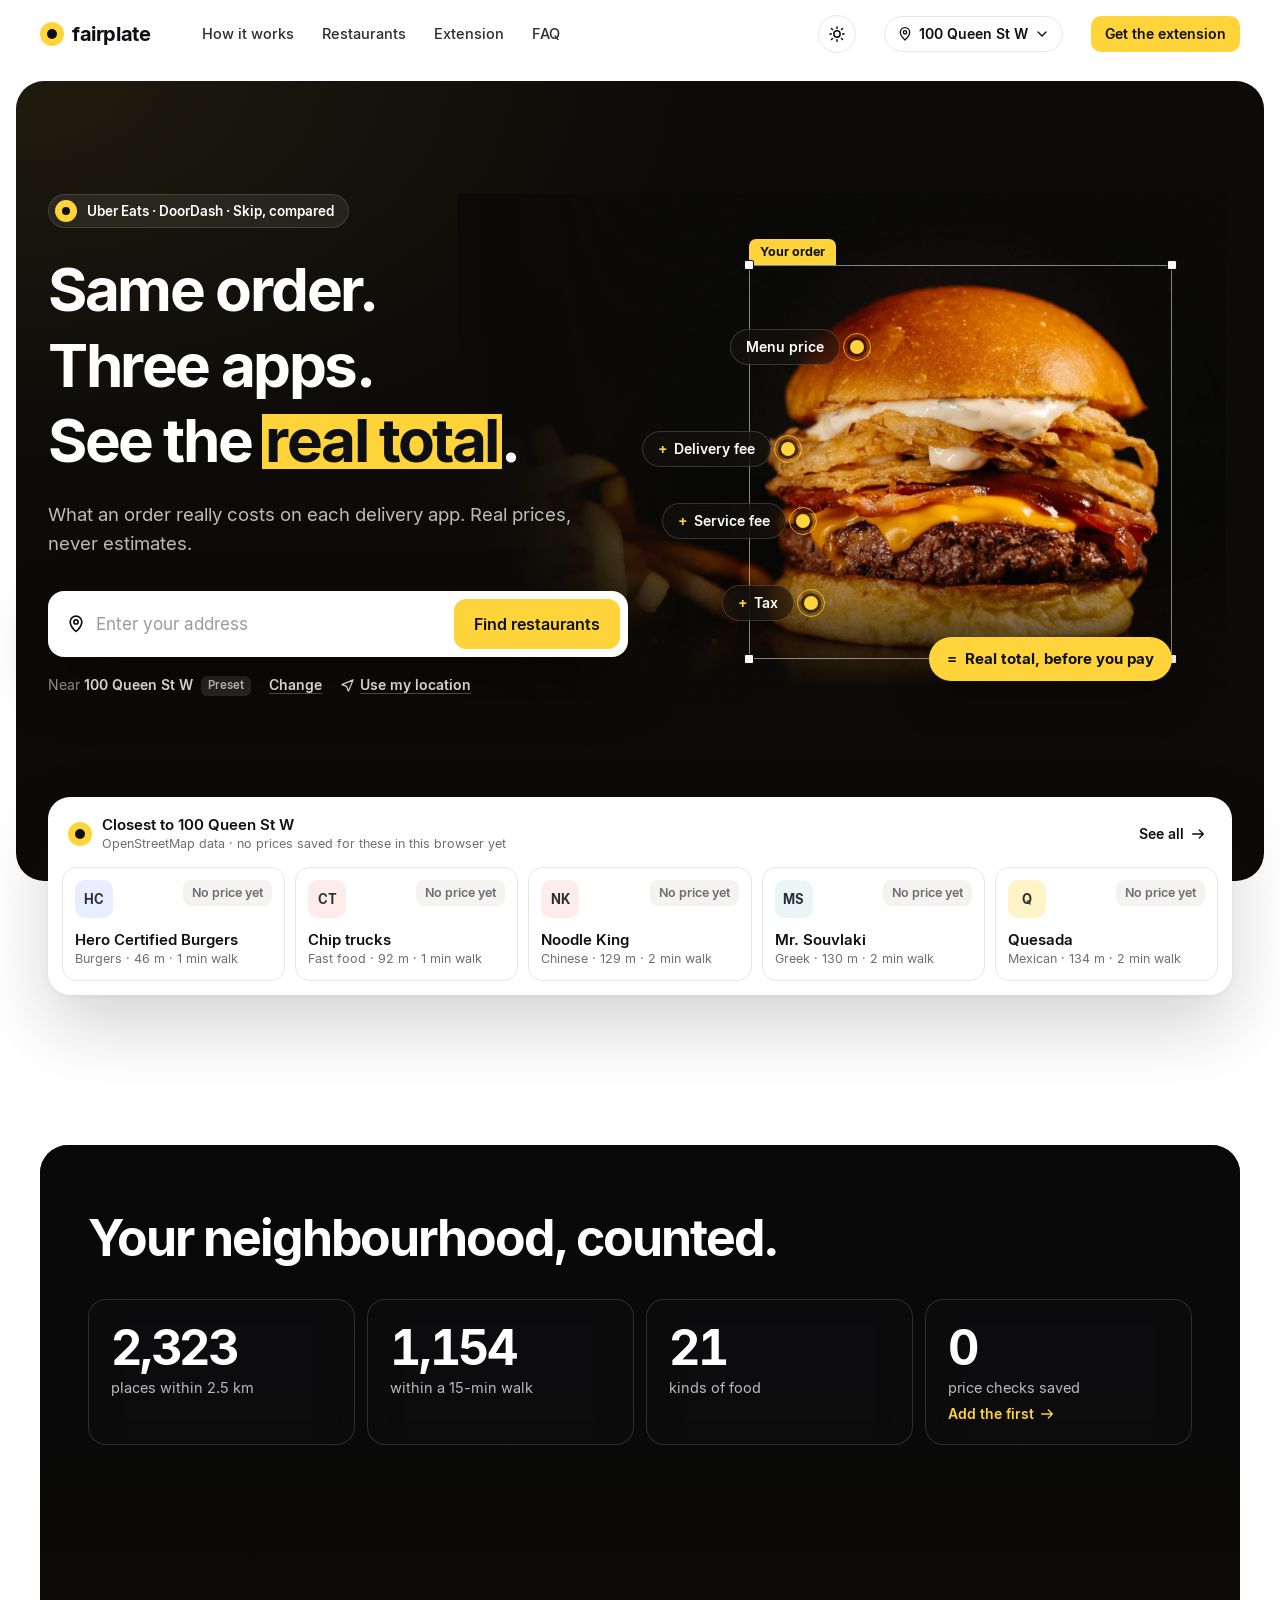
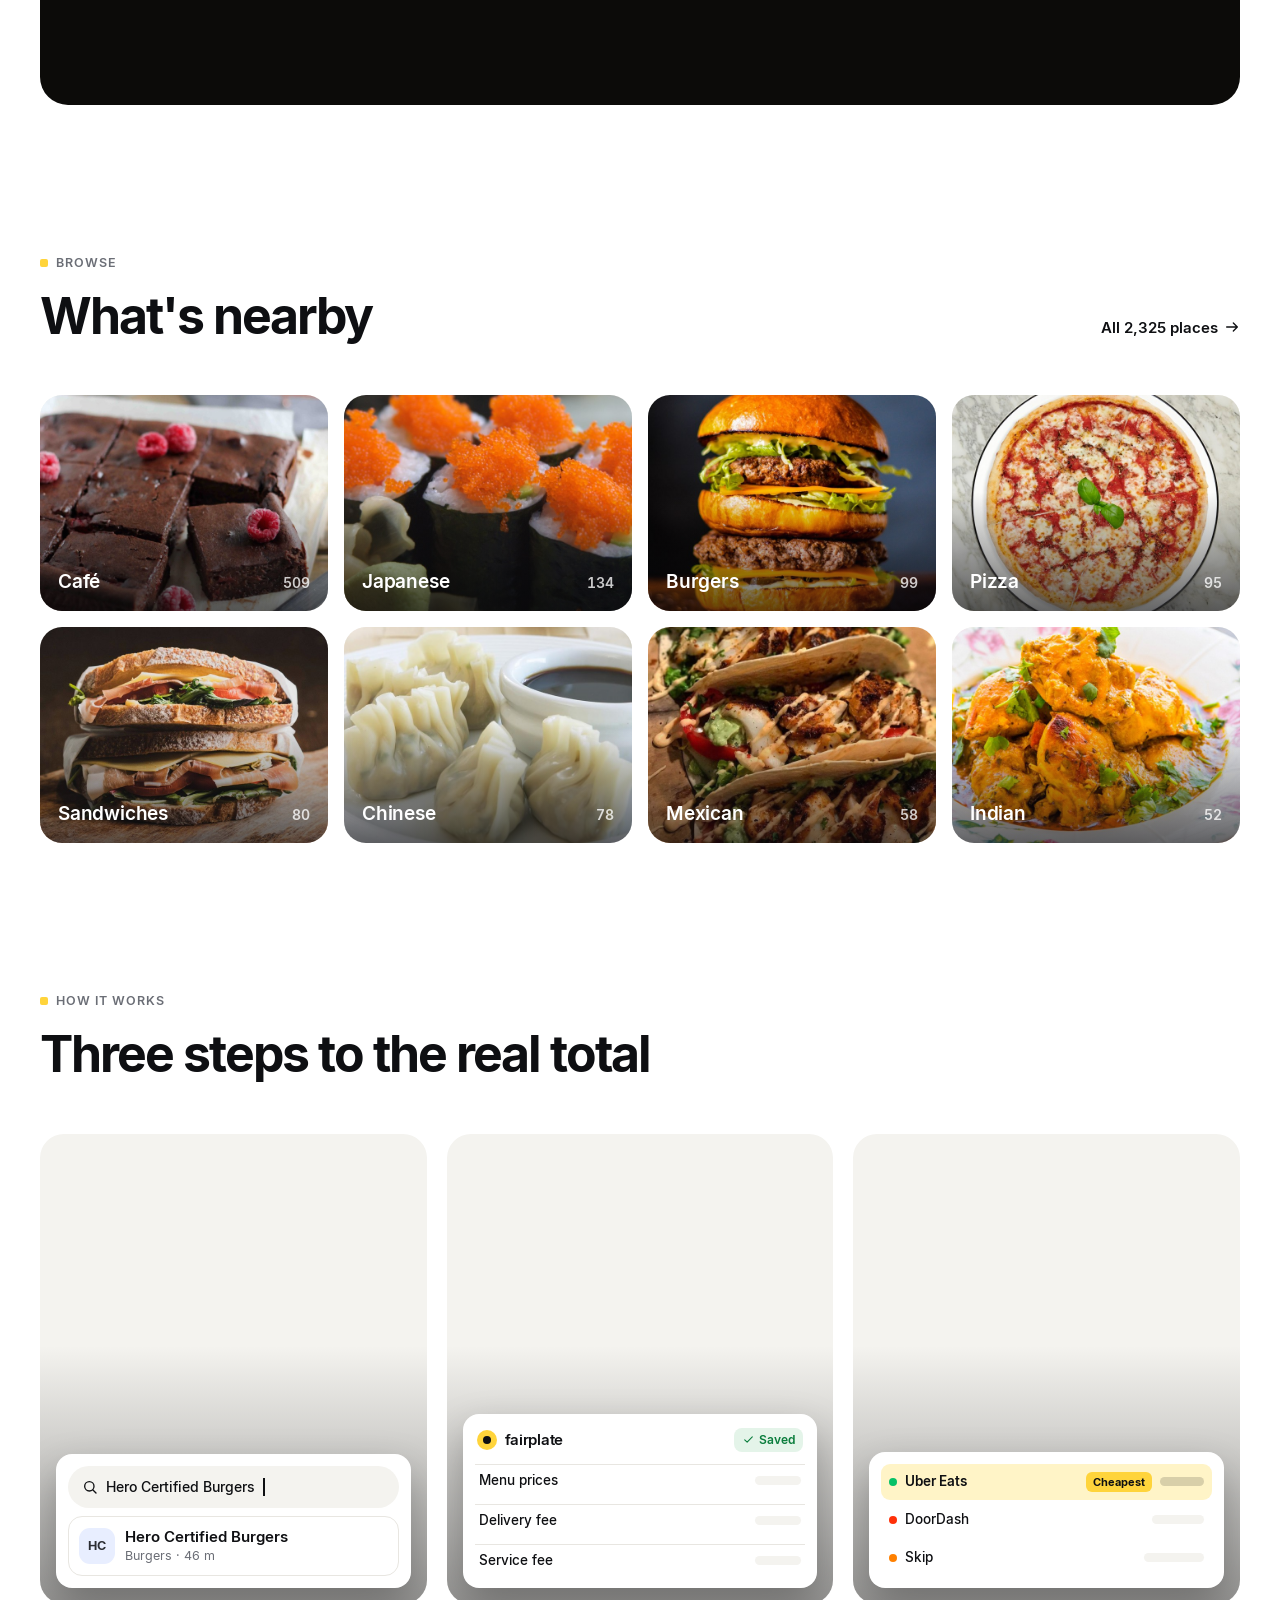
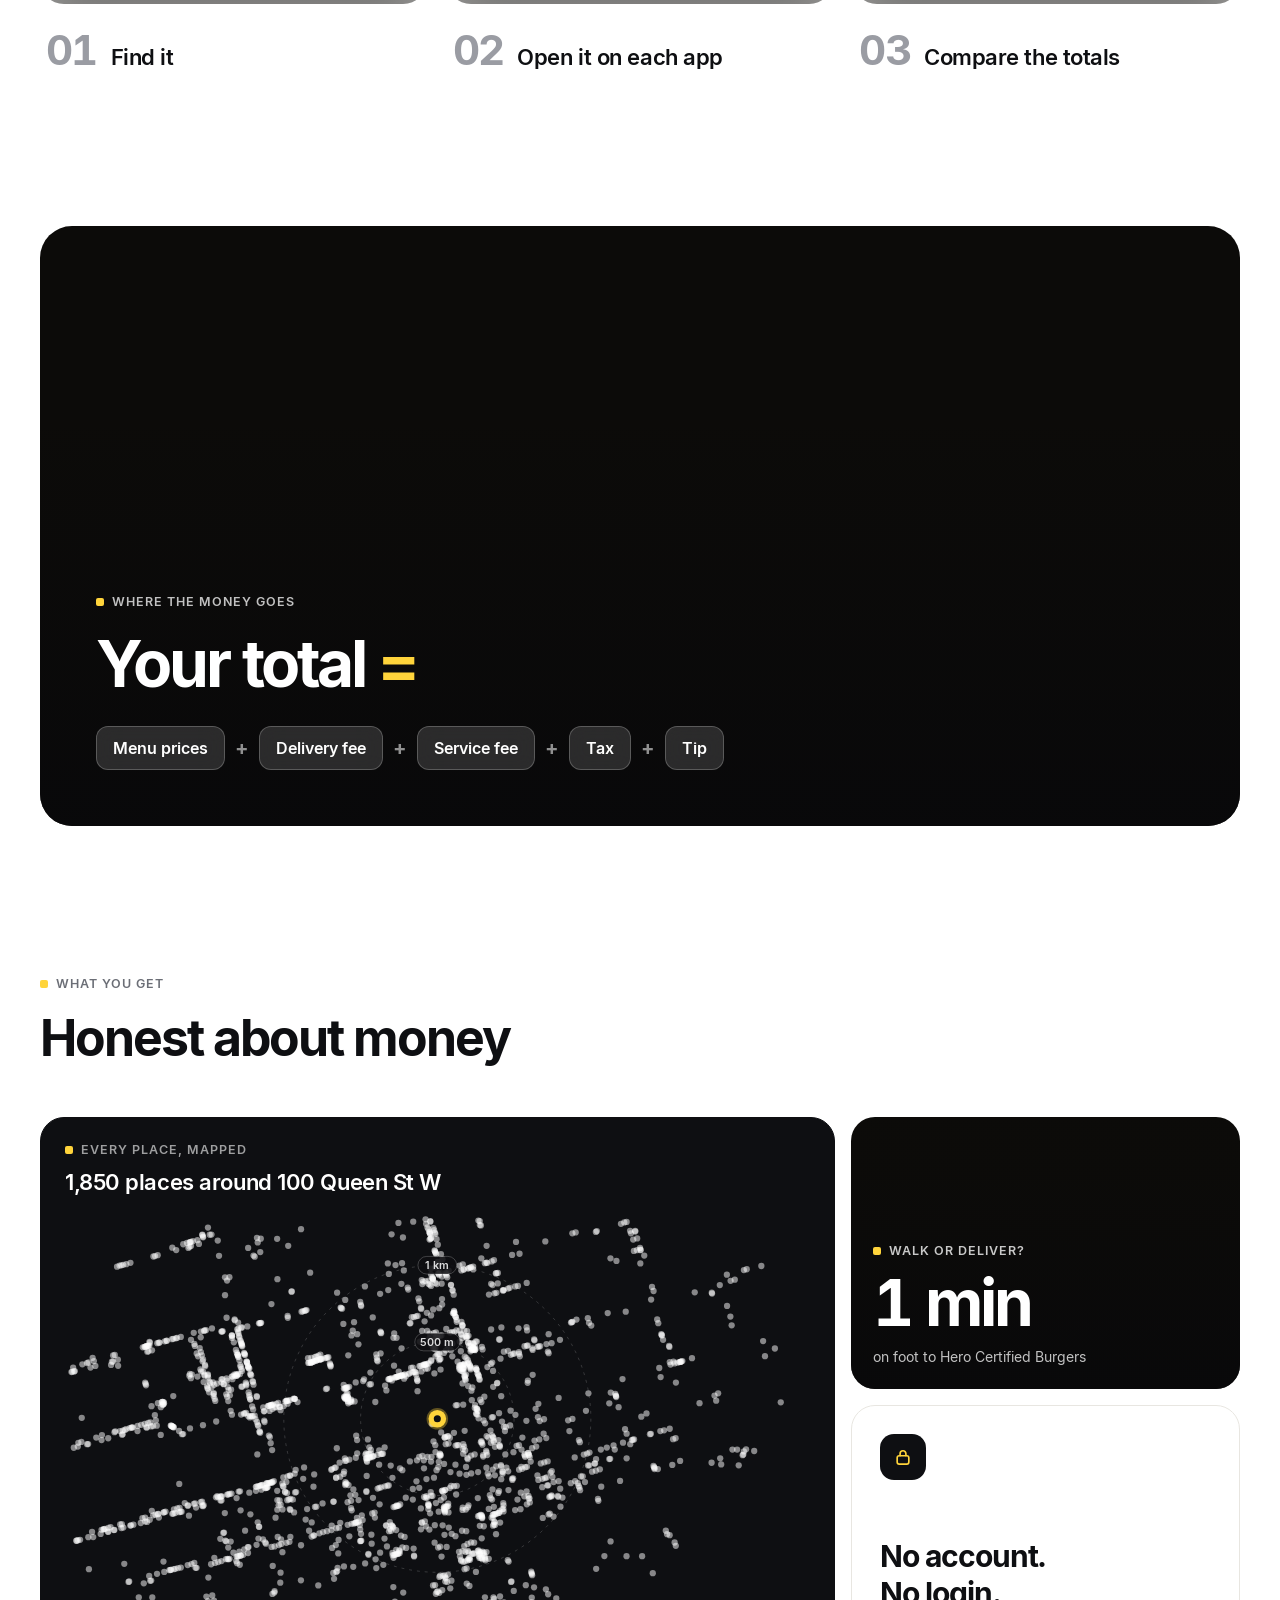
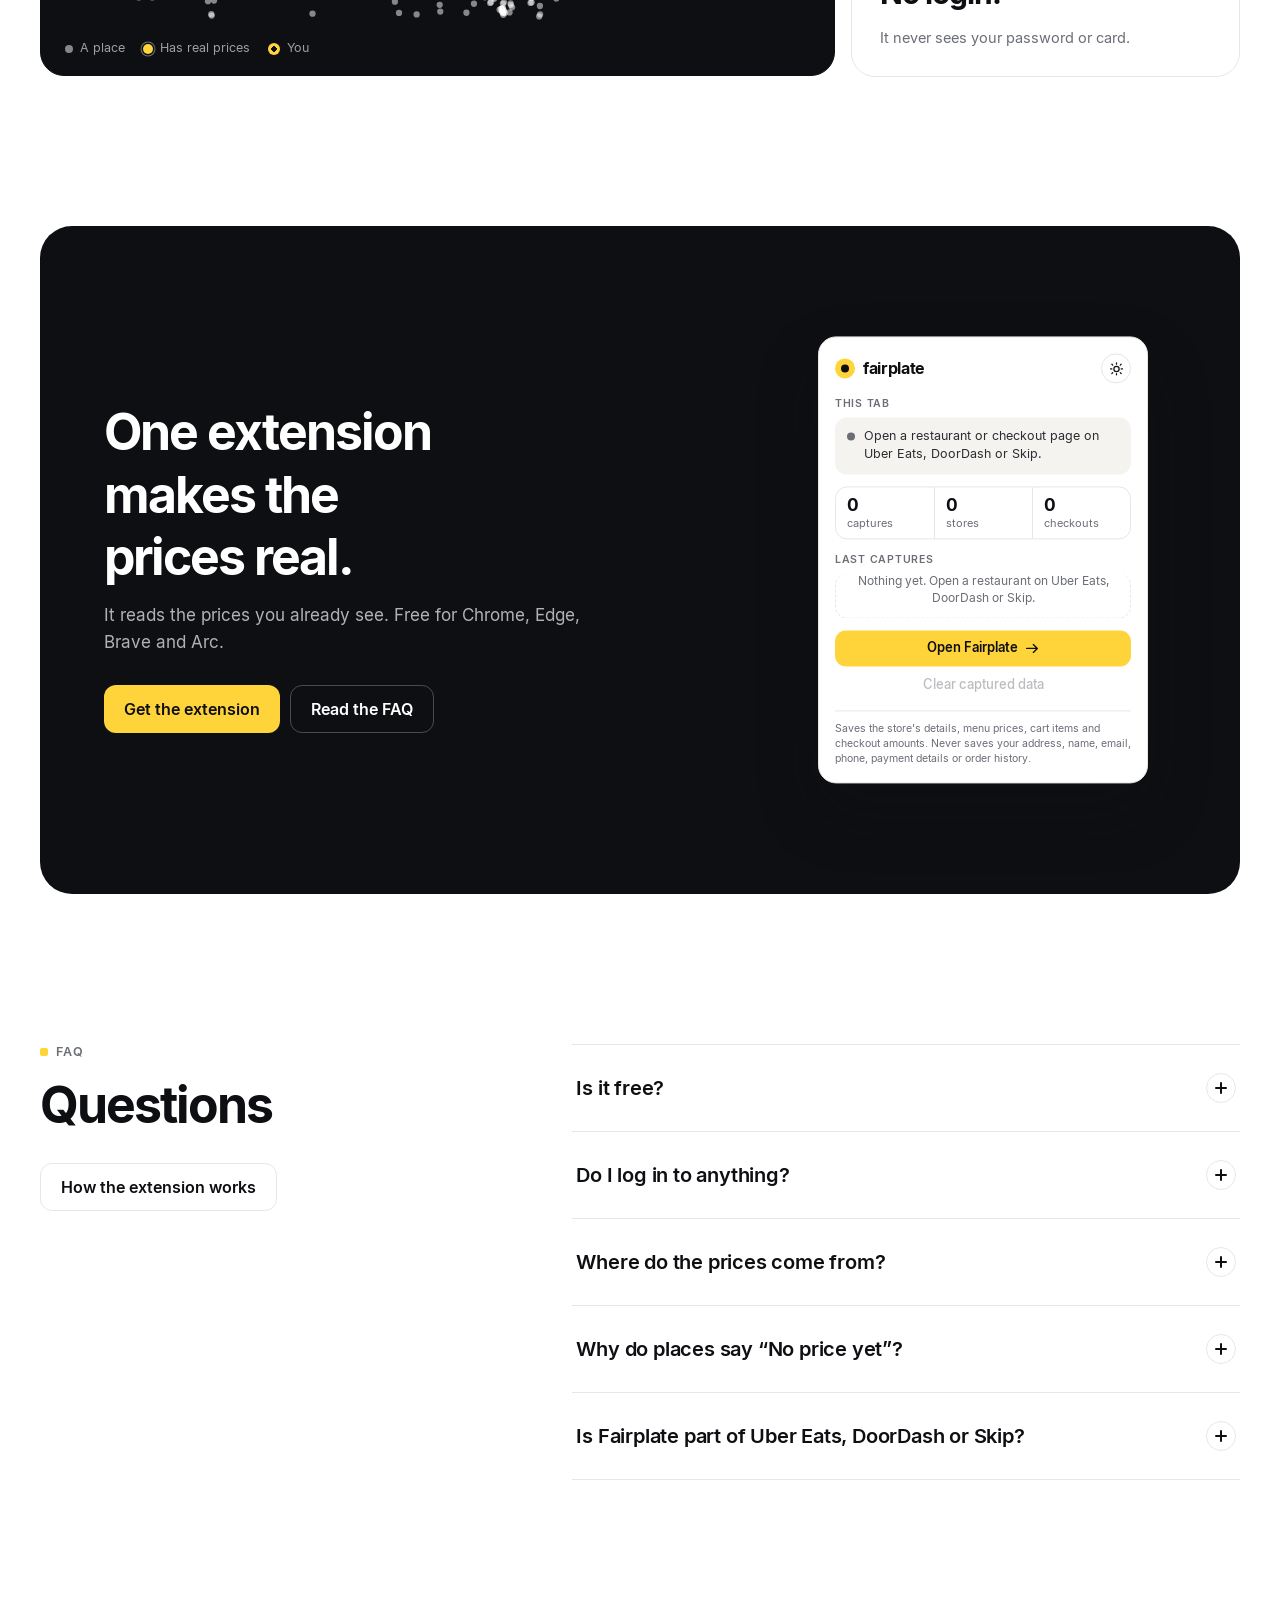
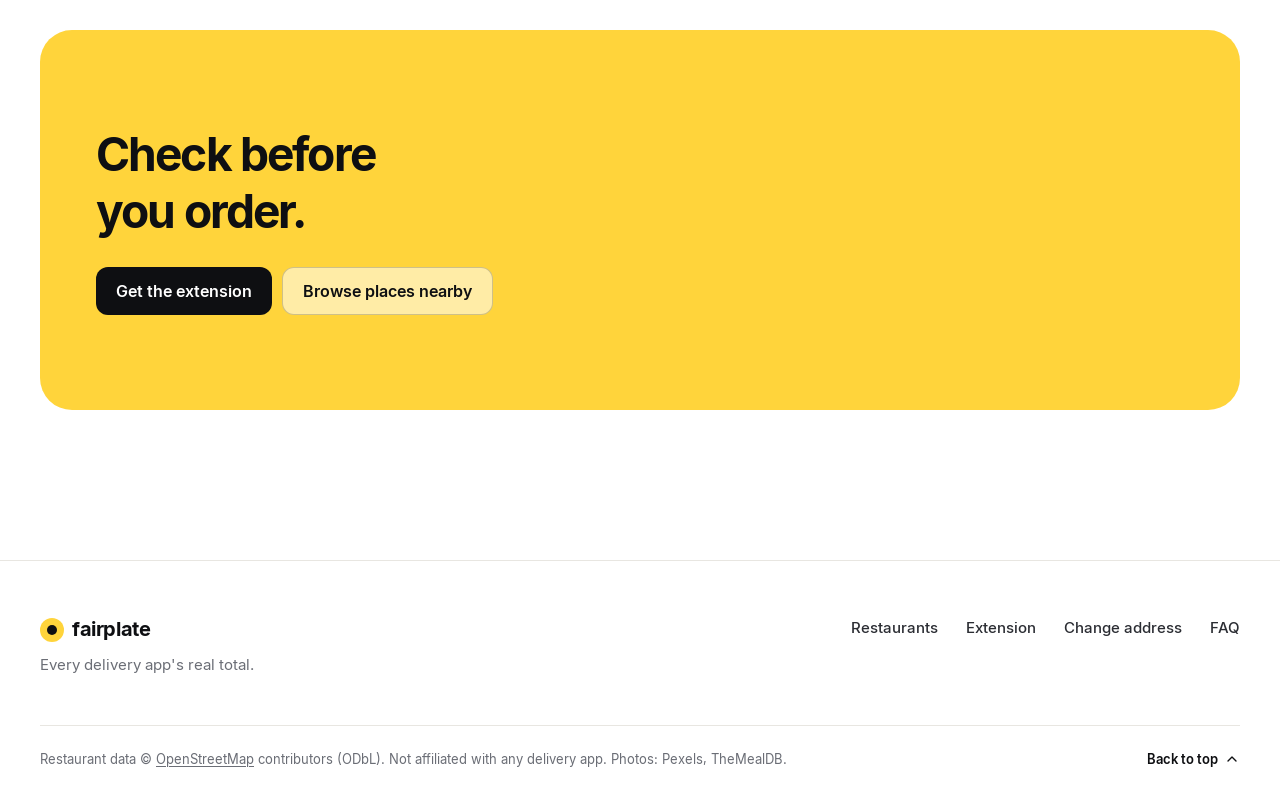
==== site/index.html @ 9f66419c "Fairplate: delivery price comparison site + browser extension Site (site/) compares Uber Eats, DoorD" ====
<!doctype html>
<html lang="en">
<head>
<meta charset="utf-8">
<meta name="viewport" content="width=device-width,initial-scale=1,viewport-fit=cover">
<title>Fairplate</title>
<meta name="description" content="Fairplate checks Uber Eats, DoorDash and Skip and shows the real total, with menu markup, fees and tax included.">
<meta name="theme-color" content="#FFD43B">
<link rel="icon" href="data:image/svg+xml,%3Csvg xmlns='http://www.w3.org/2000/svg' viewBox='0 0 24 24'%3E%3Ccircle cx='12' cy='12' r='12' fill='%23FFD43B'/%3E%3Ccircle cx='12' cy='12' r='5' fill='%230E0F12'/%3E%3C/svg%3E">
<link rel="preload" href="fonts/Inter-Regular.woff" as="font" type="font/woff" crossorigin>
<link rel="preload" href="fonts/Inter-SemiBold.woff" as="font" type="font/woff" crossorigin>
<link rel="stylesheet" href="css/base.css?v=47">
<link rel="stylesheet" href="css/app.css?v=47">
<link rel="stylesheet" href="css/theme.css?v=47">
<link rel="stylesheet" href="css/landing.css?v=47">
<link rel="stylesheet" href="css/feed.css?v=47">
<link rel="stylesheet" href="css/place.css?v=47">
<link rel="stylesheet" href="css/extpage.css?v=47">
<script>/* theme before first paint: saved choice, else the system setting; sample/still (design tests) are always light */
(function () { var t = null; try { t = localStorage.getItem("fairplate-theme"); } catch (e) {}
  if (/[?&](sample|still)\b/.test(location.search)) t = "light"; else if (t !== "light" && t !== "dark") t = matchMedia("(prefers-color-scheme: dark)").matches ? "dark" : "light";
  document.documentElement.setAttribute("data-theme", t); })();</script>
</head>
<body>
<svg width="0" height="0" style="position:absolute" aria-hidden="true">
  <symbol id="i-search" viewBox="0 0 24 24"><circle cx="11" cy="11" r="7"/><path d="M16.5 16.5L21 21"/></symbol>
  <symbol id="i-pin" viewBox="0 0 24 24"><path d="M12 21s-7-6.2-7-11.5a7 7 0 0 1 14 0C19 14.8 12 21 12 21z"/><circle cx="12" cy="9.5" r="2.5"/></symbol>
  <symbol id="i-down" viewBox="0 0 24 24"><path d="M6 9l6 6 6-6"/></symbol>
  <symbol id="i-up" viewBox="0 0 24 24"><path d="M6 15l6-6 6 6"/></symbol>
  <symbol id="i-right" viewBox="0 0 24 24"><path d="M9 6l6 6-6 6"/></symbol>
  <symbol id="i-left" viewBox="0 0 24 24"><path d="M15 6l-6 6 6 6"/></symbol>
  <symbol id="i-back" viewBox="0 0 24 24"><path d="M20 12H4M10 6l-6 6 6 6"/></symbol>
  <symbol id="i-arrow" viewBox="0 0 24 24"><path d="M4 12h16M14 6l6 6-6 6"/></symbol>
  <symbol id="i-heart" viewBox="0 0 24 24"><path d="M12 20s-7-4.4-7-10a4 4 0 0 1 7-2.6A4 4 0 0 1 19 10c0 5.6-7 10-7 10z"/></symbol>
  <symbol id="i-bell" viewBox="0 0 24 24"><path d="M6 17v-6a6 6 0 1 1 12 0v6l1.5 2h-15z"/><path d="M10 21.5h4"/></symbol>
  <symbol id="i-bag" viewBox="0 0 24 24"><path d="M5 8h14l-1.2 12H6.2z"/><path d="M9 8V6a3 3 0 0 1 6 0v2"/></symbol>
  <symbol id="i-x" viewBox="0 0 24 24"><path d="M6 6l12 12M18 6L6 18"/></symbol>
  <symbol id="i-clock" viewBox="0 0 24 24"><circle cx="12" cy="12" r="9"/><path d="M12 7v5l3 2"/></symbol>
  <symbol id="i-info" viewBox="0 0 24 24"><circle cx="12" cy="12" r="9"/><path d="M12 11v5M12 8h.01"/></symbol>
  <symbol id="i-check" viewBox="0 0 24 24"><path d="M5 12.5l4.5 4.5L19 7"/></symbol>
  <symbol id="i-home" viewBox="0 0 24 24"><path d="M4 11l8-7 8 7v9h-5v-6H9v6H4z"/></symbol>
  <symbol id="i-chart" viewBox="0 0 24 24"><path d="M4 20h16"/><path d="M5 15l4.5-4.5 3.5 3.5L19 7"/></symbol>
  <symbol id="i-user" viewBox="0 0 24 24"><circle cx="12" cy="8" r="4"/><path d="M4 21c1.5-4 4.5-6 8-6s6.5 2 8 6"/></symbol>
  <symbol id="i-share" viewBox="0 0 24 24"><path d="M12 4v11M7.5 8.5L12 4l4.5 4.5M5 14v6h14v-6"/></symbol>
  <symbol id="i-sliders" viewBox="0 0 24 24"><path d="M4 7h9M17 7h3M4 17h3M11 17h9"/><circle cx="15" cy="7" r="2"/><circle cx="9" cy="17" r="2"/></symbol>
  <symbol id="i-more" viewBox="0 0 24 24"><circle cx="5" cy="12" r="1.2"/><circle cx="12" cy="12" r="1.2"/><circle cx="19" cy="12" r="1.2"/></symbol>
  <symbol id="i-store" viewBox="0 0 24 24"><path d="M4 9l1.5-5h13L20 9v11H4z"/><path d="M9 20v-6h6v6M4 9h16"/></symbol>
  <symbol id="i-minus" viewBox="0 0 24 24"><path d="M6 12h12"/></symbol>
  <symbol id="i-plus" viewBox="0 0 24 24"><path d="M12 6v12M6 12h12"/></symbol>
  <symbol id="i-menu" viewBox="0 0 24 24"><path d="M4 7h16M4 12h16M4 17h16"/></symbol>
  <symbol id="i-tag" viewBox="0 0 24 24"><path d="M3 12V4h8l10 10-8 8z"/><circle cx="7.5" cy="7.5" r="1.3"/></symbol>
  <symbol id="i-ext" viewBox="0 0 24 24"><path d="M14 4h6v6M20 4l-9 9M18 14v6H4V6h6"/></symbol>
  <symbol id="i-loc" viewBox="0 0 24 24"><path d="M21 3L3 10.5l7.5 3 3 7.5z"/></symbol>
  <symbol id="i-bolt" viewBox="0 0 24 24"><path d="M13 3L5 14h6l-1 7 8-11h-6z"/></symbol>
  <symbol id="i-walk" viewBox="0 0 24 24"><circle cx="13" cy="4.5" r="1.8"/><path d="M11 21l2-6-3-3 1-4 4 3 3 1M9 12l-2 3"/></symbol>
</svg>
<main id="app"></main>
<script src="js/data.js?v=47"></script>
<script src="js/engine.js?v=47"></script>
<script src="js/ui.js?v=47"></script>
<script src="js/places.js?v=47"></script>
<script src="js/prices.js?v=47"></script>
<script src="js/views-web.js?v=47"></script>
<script src="js/views-app.js?v=47"></script>
<script src="js/hours.js?v=47"></script>
<script src="js/views-real.js?v=47"></script>
<script src="js/views-place.js?v=47"></script>
<script src="js/views-extpage.js?v=47"></script>
<script src="js/views-landing.js?v=47"></script>
<script src="js/app.js?v=47"></script>
</body>
</html>
---- site/css/base.css ----
/* Copied from design/screens.html so the site matches the design 1:1. Edit both together. */
@font-face{font-family:"InterL";font-weight:400;font-display:swap;src:url("../fonts/Inter-Regular.woff") format("woff")}
@font-face{font-family:"InterL";font-weight:500;font-display:swap;src:url("../fonts/Inter-Medium.woff") format("woff")}
@font-face{font-family:"InterL";font-weight:600;font-display:swap;src:url("../fonts/Inter-SemiBold.woff") format("woff")}
@font-face{font-family:"InterL";font-weight:700;font-display:swap;src:url("../fonts/Inter-Bold.woff") format("woff")}

:root{
  --ink:#0E0F12;--ink2:#2B2D33;--muted:#6B6E76;--faint:#9A9CA3;--line:#E8E6E1;--soft:#F4F3EF;--paper:#fff;
  --hl:#FFD43B;--hl-soft:#FFF4C7;--save:#0A7D3C;--save-soft:#E4F4E9;--warn:#B42318;--warn-soft:#FDECEA;
  --ue:#06C167;--dd:#FF3008;--skip:#FF8000;
}
*{box-sizing:border-box;margin:0;padding:0}
body{font-family:"InterL",Inter,system-ui,sans-serif;color:var(--ink);background:var(--paper);-webkit-font-smoothing:antialiased;font-size:15px;line-height:1.35}
img{display:block;object-fit:cover}
b,strong{font-weight:600}
.ic{width:20px;height:20px;stroke:currentColor;fill:none;stroke-width:2;stroke-linecap:round;stroke-linejoin:round;flex:none}
.ic.s{width:16px;height:16px}.ic.l{width:24px;height:24px}
.row{display:flex;align-items:center}.col{display:flex;flex-direction:column}
.sp{flex:1}.g4{gap:4px}.g6{gap:6px}.g8{gap:8px}.g10{gap:10px}.g12{gap:12px}.g16{gap:16px}.g20{gap:20px}.g24{gap:24px}
.muted{color:var(--muted)}.faint{color:var(--faint)}.save{color:var(--save)}.warn{color:var(--warn)}
.num{font-variant-numeric:tabular-nums}
.strike{text-decoration:line-through;color:var(--faint)}

/* screens */
.status{height:50px;padding:14px 26px 0 32px;display:flex;justify-content:space-between;font-weight:600;font-size:16px;line-height:1.25}
.status svg{height:12px}
.homebar{position:absolute;left:50%;bottom:8px;width:134px;height:5px;border-radius:3px;background:var(--ink);transform:translateX(-50%)}
.pad{padding:0 20px}

/* brand */
.logo{display:flex;align-items:center;gap:8px;font-weight:700;font-size:20px;line-height:1.2;letter-spacing:-.02em}
.mark{width:24px;height:24px;border-radius:50%;background:var(--hl);position:relative;flex:none}
.mark:after{content:"";position:absolute;inset:7px;border-radius:50%;background:var(--ink)}
.logo.w{color:#fff}

/* app badges */
.ab{width:36px;height:36px;border-radius:10px;display:grid;place-items:center;font-weight:700;font-size:13px;line-height:1.2;color:#fff;flex:none}
.ab.ue{background:#000;color:var(--ue)}.ab.dd{background:var(--dd)}.ab.sk{background:var(--skip)}.ab.st{background:var(--ink2)}
.ab.sm{width:22px;height:22px;border-radius:6px;font-size:9px}
.dot{width:8px;height:8px;border-radius:50%;display:inline-block;flex:none}
.dot.ue{background:var(--ue)}.dot.dd{background:var(--dd)}.dot.sk{background:var(--skip)}

/* controls */
.btn{display:inline-flex;align-items:center;justify-content:center;gap:8px;height:48px;padding:0 20px;border-radius:12px;font-weight:600;font-size:16px;line-height:1.25;border:0}
.btn.ink{background:var(--ink);color:#fff}.btn.hl{background:var(--hl);color:var(--ink)}.btn.ghost{background:var(--paper);color:var(--ink);border:1.5px solid var(--line)}
.btn.sm{height:36px;padding:0 14px;font-size:14px;border-radius:10px}
.btn.full{width:100%}
.pill{display:inline-flex;align-items:center;gap:6px;height:34px;padding:0 14px;border-radius:99px;background:var(--soft);font-weight:500;font-size:14px;line-height:1.25;white-space:nowrap}
.pill.on{background:var(--ink);color:#fff}
.pill.out{background:var(--paper);border:1.5px solid var(--line)}
.chip{display:inline-flex;align-items:center;height:26px;padding:0 10px;border-radius:99px;font-size:12.5px;font-weight:600;line-height:1.25;white-space:nowrap}
.chip.hl{background:var(--hl);color:var(--ink)}.chip.save{background:var(--save-soft);color:var(--save)}.chip.ink{background:var(--ink);color:#fff}.chip.soft{background:var(--soft);color:var(--ink2)}.chip.warn{background:var(--warn-soft);color:var(--warn)}
.search{display:flex;align-items:center;gap:10px;height:46px;padding:0 16px;border-radius:14px;background:var(--soft);color:var(--muted);font-size:15px;line-height:1.3}
.iconbtn{width:40px;height:40px;border-radius:50%;display:grid;place-items:center;background:var(--soft);flex:none}
.iconbtn.w{background:rgba(255,255,255,.92)}
.hr{height:1px;background:var(--line)}
.thick{height:8px;background:var(--soft)}
h1,h2,h3{letter-spacing:-.02em}
.h1{font-size:30px;font-weight:700;line-height:1.2}
.h2{font-size:22px;font-weight:700;line-height:1.25}
.h3{font-size:17px;font-weight:600;line-height:1.3}
.small{font-size:13px;line-height:1.35}.tiny{font-size:12px;line-height:1.35}

/* price compare strip */
.pcs{display:flex;flex-wrap:wrap;gap:4px 6px;font-size:12.5px;line-height:1.3;color:var(--muted)}
.pcs span{padding:2px 7px;border-radius:6px;background:var(--soft);white-space:nowrap}
.pcs .best{background:var(--hl);color:var(--ink);font-weight:600}

/* tab bar */
.tabbar{position:absolute;left:0;right:0;bottom:0;height:84px;background:var(--paper);border-top:1px solid var(--line);display:flex;justify-content:space-around;padding-top:10px}
.tabbar div{display:flex;flex-direction:column;align-items:center;gap:3px;font-size:11px;font-weight:500;line-height:1.3;color:var(--muted);width:64px}
.tabbar .on{color:var(--ink)}
.tabbar .on .ic{stroke-width:2.4}

/* image tiles */
.ph{border-radius:14px;overflow:hidden;background:var(--soft)}
.circle{width:58px;height:58px;border-radius:50%;overflow:hidden}
.tag{position:absolute;left:10px;top:10px}

/* web */
.wtop{height:72px;padding:0 40px;display:flex;align-items:center;gap:20px;border-bottom:1px solid var(--line)}
.seg{display:inline-flex;background:var(--soft);border-radius:99px;padding:4px}
.seg span{height:32px;padding:0 16px;border-radius:99px;display:flex;align-items:center;font-weight:600;font-size:14px;line-height:1.25}
.seg .on{background:var(--ink);color:#fff}
.seg.w .on{background:var(--paper);color:var(--ink);box-shadow:0 1px 3px rgba(0,0,0,.12)}
.card{background:var(--paper);border:1.5px solid var(--line);border-radius:16px}
.radio{width:22px;height:22px;border-radius:50%;border:2px solid var(--faint);flex:none}
.radio.on{border:7px solid var(--ink)}
.check{width:22px;height:22px;border-radius:6px;border:2px solid var(--faint);flex:none}
.tick{width:24px;height:24px;border-radius:50%;display:grid;place-items:center;flex:none}
.tick.y{background:var(--hl)}.tick.k{background:var(--ink);color:#fff}.tick.n{background:var(--soft);color:var(--faint)}
table{border-collapse:collapse}
---- site/css/app.css ----
/* Page layout + motion on top of base.css (the design system). */
:root{--ease:cubic-bezier(.2,.8,.2,1);--spring:cubic-bezier(.34,1.4,.64,1);--shadow:0 10px 30px rgba(14,15,18,.10)}
html{scroll-behavior:smooth}
body{min-height:100vh;overflow-x:hidden}
a{color:inherit;text-decoration:none}
button{font:inherit;color:inherit;background:none;border:0;cursor:pointer}
input,textarea{font:inherit;color:inherit;border:0;outline:0;background:transparent}
[data-a],[href]{cursor:pointer}
:focus-visible{outline:2.5px solid var(--ink);outline-offset:2px;border-radius:8px}

/* ---------- pages ---------- */
#app{position:relative;min-height:100vh}
.pg{position:relative;background:var(--paper);min-height:100vh}
.pg.webp{min-width:1100px}
.wrap{max-width:1360px;margin:0 auto}

/* mobile app frame: real phones get safe-area padding; ?m=1 (demo) shows the design's status bar */
.pg.app{max-width:430px;margin:0 auto;min-height:100vh;padding-bottom:0}
.status{display:none}
body.demo .status{display:flex}
body:not(.demo) .pg.app{padding-top:env(safe-area-inset-top)}
body:not(.demo) .app .status-gap{height:14px}
body.demo #app{max-width:390px;margin:0 auto;box-shadow:0 0 0 1px var(--line)}
body.demo .pg.app{max-width:390px;min-height:844px}
.pg.app .tabbar,.pg.app .bottombar{position:fixed;left:50%;transform:translateX(-50%);width:100%;max-width:430px;z-index:20}
body.demo .pg.app .tabbar,body.demo .pg.app .bottombar{max-width:390px}
.pg.app .homebar{position:fixed;display:none}
body.demo .pg.app .homebar{display:block;z-index:30}
.bottombar{bottom:0;background:var(--paper)}
.scroll-x{overflow-x:auto;scrollbar-width:none;-webkit-overflow-scrolling:touch}
.scroll-x::-webkit-scrollbar{display:none}
.tab-spacer{height:100px}.bar-spacer{height:130px}

.tabbar a{display:flex;flex-direction:column;align-items:center;gap:3px;font-size:11px;font-weight:500;line-height:1.3;color:var(--muted);width:64px}
.tabbar a.on{color:var(--ink)}.tabbar a.on .ic{stroke-width:2.4}

/* ---------- interaction polish ---------- */
.btn,.pill,.iconbtn,.chip,.seg span{transition:transform .18s var(--ease),background-color .2s,color .2s,box-shadow .2s,border-color .2s,opacity .2s}
.btn:active,.pill:active,.iconbtn:active{transform:scale(.96)}
.btn.ink:hover{background:#26282e}.btn.hl:hover{background:#ffcd1f}.btn.ghost:hover{border-color:var(--ink)}
.pill:hover:not(.on){background:#eae8e2}.pill.out:hover{border-color:var(--ink);background:var(--paper)}
.iconbtn:hover{background:#eae8e2}.iconbtn.w:hover{background:#fff}
.lift{transition:transform .35s var(--ease),box-shadow .35s var(--ease)}
.lift:hover{transform:translateY(-4px);box-shadow:var(--shadow)}
.zoom{overflow:hidden}.zoom img{transition:transform .7s var(--ease)}
.lift:hover .zoom img,.zoom:hover img{transform:scale(1.05)}
.heart svg{transition:transform .3s var(--spring),fill .2s}
.heart.on svg{fill:var(--dd);stroke:var(--dd);animation:pop .45s var(--spring)}
.row-link{transition:background-color .2s;border-radius:12px}
.row-link:hover{background:var(--soft)}
.disabled{pointer-events:none;opacity:.45}
.check.on{background:var(--save);border-color:var(--save);display:grid;place-items:center;color:#fff}
.check.on svg{animation:pop .35s var(--spring)}

/* segmented control with a sliding thumb */
.seg{position:relative;isolation:isolate}
.seg .thumb{position:absolute;top:4px;bottom:4px;border-radius:99px;background:var(--ink);z-index:-1;transition:left .38s var(--ease),width .38s var(--ease)}
.seg.w .thumb{background:var(--paper);box-shadow:0 1px 3px rgba(0,0,0,.12)}
.seg.slid span.on{background:transparent!important;box-shadow:none!important}
.seg span{cursor:pointer;user-select:none}

/* ---------- entrance + motion ---------- */
@keyframes fadeUp{from{opacity:0;transform:translateY(16px)}to{opacity:1;transform:none}}
@keyframes fadeIn{from{opacity:0}to{opacity:1}}
@keyframes pop{0%{transform:scale(.6)}60%{transform:scale(1.12)}100%{transform:scale(1)}}
@keyframes rise{from{opacity:0;transform:translateY(40px) scale(.98)}to{opacity:1;transform:none}}
@keyframes lineUp{from{opacity:0;transform:translateY(105%)}to{opacity:1;transform:none}}
@keyframes kenburns{from{transform:scale(1.12)}to{transform:scale(1)}}
@keyframes shimmer{from{background-position:-160px 0}to{background-position:160px 0}}
@keyframes spin{to{transform:rotate(360deg)}}
@keyframes bump{0%,100%{transform:scale(1)}40%{transform:scale(1.35)}}
@keyframes sheetUp{from{transform:translateY(100%)}to{transform:none}}
@keyframes sheetDown{from{transform:none}to{transform:translateY(100%)}}
@keyframes grow{from{width:0}}
@keyframes draw{to{stroke-dashoffset:0}}
@keyframes toastIn{from{opacity:0;transform:translate(-50%,20px) scale(.96)}to{opacity:1;transform:translate(-50%,0)}}

[data-stagger]>*{animation:fadeUp .6s var(--ease) both;animation-delay:calc(var(--i,0) * 55ms + var(--d,0ms))}
.fade-in{animation:fadeIn .5s var(--ease) both}
.pop{animation:pop .45s var(--spring) both}
.bump{animation:bump .5s var(--spring)}
.reveal{opacity:0;transform:translateY(34px);transition:opacity .8s var(--ease),transform .8s var(--ease);transition-delay:var(--rd,0ms)}
.reveal.in{opacity:1;transform:none}

/* hero */
.hero-img{animation:kenburns 2.6s var(--ease) both}
.hero-line{display:block;overflow:hidden;padding-bottom:.06em;margin-bottom:-.06em}
.hero-line>span{display:inline-block;animation:lineUp .9s var(--ease) both;animation-delay:var(--d,0ms)}
.hero-in{animation:fadeUp .8s var(--ease) both;animation-delay:var(--d,0ms)}
.hero-card{animation:rise .9s var(--ease) both;animation-delay:.55s}

/* price checking: rows shimmer, then resolve one by one */
.chk .val{transition:opacity .3s}
.chk.pending .val{opacity:0}
.chk .skel{display:none;height:14px;width:64px;border-radius:7px;background:linear-gradient(90deg,var(--soft) 0,#e6e4de 50%,var(--soft) 100%);background-size:320px 100%;animation:shimmer 1.1s linear infinite}
.chk.pending .skel{display:block}
.chk.pending .ab{position:relative}
.chk.pending .ab::after{content:"";position:absolute;inset:-4px;border-radius:13px;border:2px solid transparent;border-top-color:var(--ink);animation:spin .8s linear infinite}
.chk.done{animation:none}
.chk .later{transition:opacity .35s .1s}
.chk.pending .later{opacity:0}
.winbox{transition:border-color .45s var(--ease),box-shadow .45s var(--ease),background-color .45s}
.checking .winbox{border-color:transparent!important;box-shadow:none!important}
.banner-msg{display:inline-flex;align-items:center;gap:6px}
.banner-msg svg{animation:pop .4s var(--spring)}
.mini-spin{width:14px;height:14px;border-radius:50%;border:2px solid rgba(14,15,18,.25);border-top-color:var(--ink);animation:spin .7s linear infinite;flex:none}

/* item sheet */
.sheet-bg{animation:fadeIn .35s var(--ease) both}
.sheet{animation:sheetUp .55s var(--ease) both}
.sheet.closing{animation:sheetDown .35s var(--ease) both}
.bar-fill{animation:grow 1s var(--ease) both;animation-delay:calc(var(--i,0) * 90ms + 300ms)}
.acc{overflow:hidden;transition:height .4s var(--ease)}

/* chart */
.chart .line{stroke-dasharray:var(--len);stroke-dashoffset:var(--len);animation:draw 1.3s var(--ease) .15s forwards}
.chart .area{animation:fadeIn .8s var(--ease) .9s both}
.chart .dot{transform-box:fill-box;transform-origin:center;animation:pop .5s var(--spring) 1.25s both}
.marker{transition:left 1s var(--ease)}

/* toast */
.toast{position:fixed;left:50%;bottom:110px;transform:translateX(-50%);background:var(--ink);color:#fff;padding:12px 18px;border-radius:12px;font-weight:500;font-size:14px;line-height:1.35;z-index:100;box-shadow:0 12px 30px rgba(0,0,0,.25);animation:toastIn .4s var(--spring) both;max-width:340px;text-align:center}
.webp~.toast,.toast.web{bottom:40px}

/* collapse (recent search rows, welcome banner) */
.collapse{overflow:hidden;transition:height .35s var(--ease),opacity .25s,margin .35s var(--ease),padding .35s var(--ease)}

/* view transitions between pages */
::view-transition-old(root){animation:.22s var(--ease) both vtOut}
::view-transition-new(root){animation:.42s var(--ease) both vtIn}
@keyframes vtOut{to{opacity:0;transform:translateY(-8px)}}
@keyframes vtIn{from{opacity:0;transform:translateY(14px)}}
html[data-dir=back]::view-transition-new(root){animation-name:vtInBack}
@keyframes vtInBack{from{opacity:0;transform:translateY(-14px)}}
::view-transition-group(*){animation-duration:.55s;animation-timing-function:var(--ease)}

/* footer */
.foot{border-top:1px solid var(--line);padding:28px 40px 36px;color:var(--muted);font-size:13px;line-height:1.5}

@media (prefers-reduced-motion:reduce){
  *,*::before,*::after{animation-duration:1ms!important;animation-delay:0ms!important;transition-duration:1ms!important;scroll-behavior:auto!important}
  .reveal{opacity:1;transform:none}
}
body.still *,body.still *::before,body.still *::after{animation-duration:1ms!important;animation-delay:0ms!important;transition-duration:1ms!important;transition-delay:0ms!important}
body.still .reveal{opacity:1;transform:none}

/* verification mode (?still=1&m=1): pin the phone column to x=0 so headless captures line up with the design renders */
body.still.demo #app{margin:0}
body.still.demo .pg.app .tabbar,body.still.demo .pg.app .bottombar{left:0;transform:none}
body.still.demo .pg.app .homebar{left:195px}

/* icon-only links/buttons: no text line box, so they're exactly the icon's height (matches the design's bare <svg>) */
.ico{display:inline-grid;place-items:center;line-height:0}  /* set by app.js on links/buttons that hold only an icon */
/* real-place name tile (views-real.js photo) */
.nametile{display:flex;flex-direction:column;justify-content:space-between;padding:16px 18px;color:var(--ink);text-align:left}
.nametile b{font-weight:700;letter-spacing:-.02em;line-height:1.25;display:-webkit-box;-webkit-line-clamp:3;-webkit-box-orient:vertical;overflow:hidden}
.nametile span{font-size:12px;font-weight:600;text-transform:uppercase;letter-spacing:.06em;line-height:1.25;opacity:.6}
/* real menu prices side by side (views-real.js menuTable) */
.mt{width:100%;font-size:13.5px;line-height:1.35}
.mt th{text-align:right;font-weight:600;padding:8px 0 8px 12px;border-bottom:1.5px solid var(--line);vertical-align:bottom;white-space:nowrap}
.mt td{text-align:right;padding:9px 0 9px 12px;border-bottom:1px solid var(--line);vertical-align:top;white-space:nowrap}
.mt th:first-child,.mt td:first-child{text-align:left;padding-left:0;white-space:normal;width:100%}
.mt td:first-child b{font-weight:500}
.mt .p{display:inline-block;padding:1px 6px;border-radius:6px;margin-right:-6px}
.mt .best .p{background:var(--hl);font-weight:700}
.mt tbody[hidden]{display:none}
---- site/css/theme.css ----
/* Light + dark themes for the real site. index.html sets <html data-theme> before first paint
   (saved choice, else the system setting). Sample/still mode is always light, so the design pixel tests never change.
   Light values below equal what base.css already paints; dark overrides live only under [data-theme=dark]. */
:root{
  --card:#fff;--inv:#0E0F12;--on-inv:#fff;--on-hl:#0E0F12;--stage:#0c0b09;--nav:rgba(255,255,255,.86);--dim:rgba(14,15,18,.16);
  --t0:#FFF4C7;--t1:#E4F4E9;--t2:#FDECEA;--t3:#E8EEFF;--t4:#F4E8FF;--t5:#EAF6F6;
}
:root[data-theme=dark]{
  color-scheme:dark;
  --ink:#F4F3EF;--ink2:#D6D4CE;--muted:#9D9B95;--faint:#6F6D68;--line:#2A2A2F;--soft:#1B1B1F;--paper:#0E0E10;--card:#151518;
  --hl-soft:#2E2914;--save:#3DD68C;--save-soft:#0F2A1C;--warn:#FF8A7A;--warn-soft:#3A1715;
  --inv:#1C1C21;--on-inv:#fff;--nav:rgba(14,14,16,.78);--dim:rgba(255,255,255,.14);
  --t0:#3A3318;--t1:#16301F;--t2:#3A1D1A;--t3:#1B2544;--t4:#2D2040;--t5:#15302F;
  --shadow:0 18px 44px rgba(0,0,0,.5),0 2px 6px rgba(0,0,0,.35);
}

/* shared components: --ink is light text in dark mode, so anything painted with it as a surface needs dark text */
:root[data-theme=dark] .btn.ink,:root[data-theme=dark] .pill.on,:root[data-theme=dark] .chip.ink,:root[data-theme=dark] .seg .on,
:root[data-theme=dark] .tick.k,:root[data-theme=dark] .toast{color:var(--paper)}
:root[data-theme=dark] .btn.hl,:root[data-theme=dark] .chip.hl,:root[data-theme=dark] .pcs .best,:root[data-theme=dark] .tick.y,:root[data-theme=dark] .mt .best .p{color:var(--on-hl)}
:root[data-theme=dark] .mark:after{background:var(--on-hl)}
:root[data-theme=dark] .card{background:var(--card)}
:root[data-theme=dark] .btn.ghost{background:transparent}
:root[data-theme=dark] .btn.ink:hover{background:#fff}
:root[data-theme=dark] .skel{background:linear-gradient(90deg,var(--soft) 0,#26262b 50%,var(--soft) 100%);background-size:320px 100%}
:root[data-theme=dark] .ab.ue{box-shadow:inset 0 0 0 1px rgba(255,255,255,.12)}
:root[data-theme=dark] img{filter:brightness(.94)}
:root[data-theme=dark] .lp-art img,:root[data-theme=dark] .lp-browser img{filter:none}

/* theme switch (landing nav + desktop top bar) */
.themebtn{width:38px;height:38px;border-radius:50%;display:grid;place-items:center;border:1.5px solid var(--line);color:var(--ink);flex:none;transition:border-color .2s,transform .3s var(--spring)}
.themebtn:hover{border-color:var(--ink)}
.themebtn:active{transform:scale(.92)}
.themebtn .ic{width:18px;height:18px}
.themebtn .moon,:root[data-theme=dark] .themebtn .sun{display:none}
:root[data-theme=dark] .themebtn .moon{display:block}
html.theming,html.theming *{transition:background-color .35s ease,border-color .35s ease,color .35s ease!important}

/* fields draw their own focus ring around the whole bar, so the input inside doesn't get a second, square-ish outline */
.lp .lp-addr input:focus-visible,.search input:focus-visible{outline:none}
.search{transition:box-shadow .2s}
.search:focus-within{box-shadow:0 0 0 3px rgba(255,212,59,.6)}
---- site/css/landing.css ----
/* Real-mode landing (js/views-landing.js). Scoped under .lp so it never touches other pages. References: research/mobbin/landing/refs.md */
.lp.pg.webp{min-width:0;background:var(--paper)}
.lp .lp-w{max-width:1264px;margin:0 auto;padding:0 32px}
.lp .lp-sec{padding-top:150px;scroll-margin-top:72px}
.lp .num{font-variant-numeric:tabular-nums}
.lp .logo{line-height:1.25}   /* "fairplate" has a descender */
.lp .lp-kick{display:flex;align-items:center;gap:8px;font-size:12.5px;font-weight:600;letter-spacing:.08em;text-transform:uppercase;line-height:1.3;color:var(--muted)}
.lp .lp-kick:before{content:"";width:8px;height:8px;border-radius:2px;background:var(--hl)}
.lp .lp-h2{font-size:clamp(36px,3.9vw,58px);font-weight:700;letter-spacing:-.04em;line-height:1.25;margin-top:14px;max-width:820px}
.lp .lp-sub{font-size:17px;line-height:1.55;color:var(--muted);max-width:460px}
.lp .lp-head{display:flex;align-items:flex-end;justify-content:space-between;gap:48px;margin-bottom:48px}
.lp .lp-more{display:inline-flex;align-items:center;gap:6px;flex:none;padding-bottom:10px;font-size:15px;font-weight:600;line-height:1.3}
.lp .lp-more .ic{transition:transform .25s var(--ease)}.lp .lp-more:hover .ic{transform:translateX(3px)}
.lp .lp-empty{padding:28px 6px;color:var(--muted);font-size:14px;line-height:1.5}
.lp .lp-sk{display:inline-block;width:64px;height:10px;border-radius:6px;background:linear-gradient(90deg,var(--soft) 0,var(--line) 50%,var(--soft) 100%);background-size:320px 100%;animation:shimmer 1.6s linear infinite}
.lp .lp-pc{display:inline-flex;align-items:center;height:26px;padding:0 9px;border-radius:8px;background:var(--soft);color:var(--muted);font-size:12.5px;font-weight:600;line-height:1.3;white-space:nowrap;flex:none}
.lp .lp-pc.best{background:var(--hl);color:var(--on-hl)}
.lp .lp-pc.real,.lp .pcs .real{background:var(--hl-soft);color:var(--ink);font-weight:600}   /* a real total; full yellow (.best) only marks the cheapest of matching carts */
.lp .lp-pcs{display:flex;flex-direction:column;align-items:flex-end;gap:4px;flex:none}
.lp .lp-pcn{font-size:11.5px;font-weight:600;line-height:1.3;color:var(--muted)}   /* carts differ: nothing is marked cheapest */
.lp .lp-pc.lg{height:36px;padding:0 14px;font-size:15px;border-radius:10px}
.lp .lp-nt{width:42px;height:42px;border-radius:11px;display:grid;place-items:center;font-weight:700;font-size:14px;line-height:1.25;color:var(--ink2);flex:none}
.lp .lp-bmid{flex:1;min-width:0}
.lp .lp-bmid b,.lp .lp-bmid span{display:block;overflow:hidden;text-overflow:ellipsis;white-space:nowrap}
.lp .lp-bmid b{font-size:15px;line-height:1.35}
.lp .lp-bmid span{font-size:12.5px;line-height:1.4;color:var(--muted)}

/* ---------- nav ---------- */
.lp .lp-nav{position:sticky;top:0;z-index:50;background:var(--nav);backdrop-filter:saturate(1.4) blur(14px);-webkit-backdrop-filter:saturate(1.4) blur(14px);border-bottom:1px solid transparent;transition:border-color .3s,box-shadow .3s}
.lp .lp-nav.up{border-bottom-color:var(--line);box-shadow:0 6px 24px rgba(14,15,18,.05)}
.lp .lp-navin{height:68px;display:flex;align-items:center;gap:28px}
.lp .lp-links{display:flex;align-items:center;gap:4px;margin-left:12px}
.lp .lp-links a,.lp .lp-links button{height:36px;padding:0 12px;border-radius:10px;display:inline-flex;align-items:center;font-size:14.5px;font-weight:500;line-height:1.3;color:var(--ink2);transition:background-color .2s}
.lp .lp-links a:hover,.lp .lp-links button:hover{background:var(--soft)}
.lp .lp-addrpill{display:inline-flex;align-items:center;gap:6px;height:36px;padding:0 12px;border-radius:99px;border:1.5px solid var(--line);font-size:14px;font-weight:600;line-height:1.3;max-width:260px;transition:border-color .2s}
.lp .lp-addrpill span{overflow:hidden;text-overflow:ellipsis;white-space:nowrap}
.lp .lp-addrpill:hover{border-color:var(--ink)}

/* ---------- hero: dark stage with the example dish, a selection frame + pins naming the parts of a total, real nearest places on a tray over the edge ---------- */
.lp .lp-hero{padding:12px 16px 0}
.lp .lp-stage{--mx:0;--my:0;position:relative;min-height:clamp(640px,calc(100vh - 92px),800px);border-radius:28px;background:var(--stage);color:#fff;display:flex;align-items:center;padding:56px 0 128px}
:root[data-theme=dark] .lp .lp-stage{box-shadow:inset 0 0 0 1px rgba(255,255,255,.07)}
.lp .lp-stage:before{content:"";position:absolute;inset:0;border-radius:28px;background:radial-gradient(90% 80% at 0% 0%,rgba(255,212,59,.08),transparent 60%);pointer-events:none}
.lp .lp-hin{position:relative;z-index:3;width:100%}
.lp .lp-hcopy{max-width:min(580px,46vw)}
.lp .lp-art{position:absolute;z-index:1;right:max(3vw,calc((100vw - 1264px)/2 - 60px));top:46%;width:clamp(560px,60vw,880px);aspect-ratio:3/2;margin-top:calc(clamp(560px,60vw,880px)/-3);translate:calc(var(--mx)*-10px) calc(var(--my)*-6px);transition:translate .9s var(--ease)}
.lp .lp-art img{position:absolute;inset:0;width:100%;height:100%;object-fit:cover;-webkit-mask-image:radial-gradient(64% 74% at 63% 52%,#000 56%,transparent 100%),linear-gradient(#000 70%,transparent 97%);-webkit-mask-composite:source-in;mask-image:radial-gradient(64% 74% at 63% 52%,#000 56%,transparent 100%),linear-gradient(#000 70%,transparent 97%);mask-composite:intersect}
.lp .lp-art:after{content:"";position:absolute;inset:0;background:linear-gradient(90deg,#0c0b09 0,rgba(12,11,9,.88) 14%,rgba(12,11,9,0) 38%);pointer-events:none}   /* keeps the fries from showing through the paragraph */
.lp .lp-anno{z-index:1;position:absolute;inset:0;translate:calc(var(--mx)*16px) calc(var(--my)*10px);transition:translate .9s var(--ease)}
.lp .lp-frame{position:absolute;left:38%;top:14%;width:55%;height:77%;border:1.5px solid rgba(255,255,255,.5);border-radius:6px}
.lp .lp-frame i{position:absolute;width:10px;height:10px;background:#fff;border:1.5px solid #0E0F12;border-radius:2px}
.lp .lp-frame i:nth-of-type(1){left:-6px;top:-6px}.lp .lp-frame i:nth-of-type(2){right:-6px;top:-6px}.lp .lp-frame i:nth-of-type(3){left:-6px;bottom:-6px}.lp .lp-frame i:nth-of-type(4){right:-6px;bottom:-6px}
.lp .lp-ftab{position:absolute;left:-1.5px;bottom:calc(100% + 1px);display:inline-flex;align-items:center;height:26px;padding:0 11px;border-radius:7px 7px 0 0;background:var(--hl);color:var(--on-hl);font-size:12.5px;font-weight:700;line-height:1.3;white-space:nowrap}
.lp .lp-hot{position:absolute;display:flex;align-items:center;gap:10px;transform:translate(calc(-100% + 7px),-50%)}
.lp .lp-hot i{position:relative;flex:none;width:14px;height:14px;border-radius:50%;background:var(--hl);box-shadow:0 0 0 3px rgba(12,11,9,.6)}
.lp .lp-hot i:after{content:"";position:absolute;inset:-7px;border-radius:50%;border:1.5px solid rgba(255,212,59,.75);animation:lpPing 2.6s var(--ease) infinite;animation-delay:calc(var(--k)*.4s)}
@keyframes lpPing{0%{opacity:.9;transform:scale(.55)}75%,100%{opacity:0;transform:scale(1.5)}}
.lp .lp-hc{display:inline-flex;align-items:center;gap:6px;height:36px;padding:0 15px;border-radius:99px;background:rgba(20,19,16,.6);border:1px solid rgba(255,255,255,.16);-webkit-backdrop-filter:blur(12px) saturate(1.3);backdrop-filter:blur(12px) saturate(1.3);color:#fff;font-size:14px;font-weight:600;line-height:1.3;white-space:nowrap}
.lp .lp-hc b{color:var(--hl);font-weight:800}
.lp .lp-tot{position:absolute;left:93%;top:91%;transform:translate(-100%,-50%);display:inline-flex;align-items:center;gap:8px;height:44px;padding:0 18px;border-radius:99px;background:var(--hl);color:var(--on-hl);font-size:15px;font-weight:700;line-height:1.3;white-space:nowrap;box-shadow:0 16px 40px rgba(0,0,0,.4)}
.lp .lp-tot b{font-weight:800}
.lp .lp-eyebrow{display:inline-flex;align-items:center;gap:10px;height:34px;padding:0 14px 0 6px;border-radius:99px;background:rgba(255,255,255,.08);border:1px solid rgba(255,255,255,.12);font-size:13.5px;font-weight:600;line-height:1.3}
.lp .lp-eyebrow .mark{width:22px;height:22px}.lp .lp-eyebrow .mark:after{inset:7px}
.lp .lp-h1{font-size:clamp(46px,4.7vw,70px);font-weight:700;letter-spacing:-.04em;line-height:1.25;margin-top:24px}
.lp .lp-h1>span{display:block}
.lp .lp-h1 mark{color:var(--on-hl);background:linear-gradient(var(--hl),var(--hl)) no-repeat 0 58%/100% .92em;padding:0 .06em;margin:0 -.02em}
.lp .lp-lead{font-size:18.5px;line-height:1.55;color:rgba(255,255,255,.72);max-width:540px;margin-top:22px}
.lp .lp-formwrap{--ink:#0E0F12;--ink2:#2B2D33;--muted:#6B6E76;--faint:#9A9CA3;--line:#E8E6E1;--soft:#F4F3EF;--paper:#fff;--card:#fff;--hl-soft:#FFF4C7;--save:#0A7D3C;--save-soft:#E4F4E9;color:var(--ink)}
.lp .lp-formwrap{position:relative;margin-top:34px;max-width:580px;z-index:5}
.lp .lp-addr{display:flex;align-items:center;gap:10px;height:66px;padding:0 8px 0 18px;border-radius:16px;background:var(--paper);box-shadow:0 24px 60px rgba(0,0,0,.4);transition:box-shadow .25s}
.lp .lp-addr:focus-within{box-shadow:0 0 0 5px rgba(255,212,59,.5),0 24px 60px rgba(0,0,0,.4)}
.lp .lp-addr input{flex:1;min-width:0;height:60px;font-size:17px;line-height:1.3}
.lp .lp-addr input::placeholder{color:var(--faint)}
.lp .lp-addr .btn{height:50px;flex:none}
.lp .lp-geo{position:absolute;left:0;right:0;top:calc(100% + 8px);background:var(--paper);border:1px solid var(--line);border-radius:16px;padding:4px 10px;box-shadow:0 24px 60px rgba(14,15,18,.3);animation:fadeUp .25s var(--ease) both}
.lp .lp-geo:empty{display:none}
.lp .lp-geo>.hr:first-child{display:none}
.lp .lp-geo .row-link{padding:0 10px}
.lp .lp-geo b{font-size:15px;line-height:1.35}
.lp .lp-geo>.small{padding:14px 10px!important}
.lp .lp-meta{display:flex;flex-wrap:wrap;align-items:center;gap:6px 18px;margin-top:18px;font-size:14px;line-height:1.45;color:rgba(255,255,255,.6)}
.lp .lp-meta b{color:#fff}
.lp .lp-preset{display:inline-flex;align-items:center;height:20px;margin-left:8px;padding:0 7px;border-radius:6px;background:rgba(255,255,255,.12);color:rgba(255,255,255,.8);font-size:11.5px;font-weight:600;line-height:1.3;vertical-align:1px}
.lp .lp-meta a,.lp .lp-meta button{display:inline-flex;align-items:center;gap:5px;font-weight:600;color:#fff;text-decoration:underline;text-decoration-color:rgba(255,255,255,.3);text-underline-offset:3px;transition:text-decoration-color .2s}
.lp .lp-meta a:hover,.lp .lp-meta button:hover{text-decoration-color:#fff}
.lp .lp-meta .ic{width:15px;height:15px}
.lp .lp-partial{display:flex;align-items:flex-start;gap:8px;max-width:580px;margin-top:14px;padding:10px 14px;border-radius:12px;background:rgba(255,212,59,.14);font-size:13.5px;line-height:1.45;color:#fff}
.lp .lp-partial .ic{margin-top:2px}
.lp .lp-subwarn{display:block;margin-top:8px;font-weight:600;color:var(--ink2)}
.lp .lp-pn{color:var(--faint);font-weight:500;margin-left:2px}
.lp .lp-board{position:relative;z-index:4;margin-top:-84px;background:var(--card);border-radius:22px;padding:14px;box-shadow:0 30px 70px rgba(14,15,18,.18),0 2px 6px rgba(14,15,18,.05)}
.lp .lp-bhead{display:flex;align-items:center;gap:10px;padding:4px 6px 14px}
.lp .lp-bhead>div{flex:1;min-width:0}
.lp .lp-bhead b{display:block;font-size:15px;line-height:1.35}
.lp .lp-bhead span:not(.mark){display:block;font-size:12.5px;line-height:1.4;color:var(--muted)}
.lp .lp-ball{display:inline-flex;align-items:center;gap:6px;flex:none;padding:0 6px;font-size:14px;font-weight:600;line-height:1.3}
.lp .lp-ball .ic{transition:transform .25s var(--ease)}.lp .lp-ball:hover .ic{transform:translateX(3px)}
.lp .lp-brows{display:grid;grid-template-columns:repeat(5,minmax(0,1fr));gap:10px}
.lp .lp-brow{display:flex;flex-direction:column;gap:12px;min-width:0;padding:12px;border-radius:14px;border:1px solid var(--line);background:var(--card);transition:border-color .25s,box-shadow .3s,transform .3s var(--ease)}
.lp .lp-brow:hover{border-color:rgba(14,15,18,.22);box-shadow:0 12px 28px rgba(14,15,18,.1);transform:translateY(-2px)}
.lp .lp-btop{display:flex;align-items:flex-start;justify-content:space-between;gap:8px}
.lp .lp-brow .lp-nt{width:38px;height:38px;border-radius:10px;font-size:13px}

/* hero entrance: only on a fresh visit (.anim), never on a price/places re-render */
@keyframes lpIn{from{opacity:0;transform:translateY(18px)}to{opacity:1;transform:none}}
@keyframes lpMark{from{background-size:0% .92em;color:#fff}to{background-size:100% .92em;color:var(--on-hl)}}
@keyframes lpStage{from{opacity:0;scale:.985}to{opacity:1;scale:1}}
@keyframes lpArt{from{opacity:0;scale:1.06;filter:blur(10px) brightness(.6)}to{opacity:1;scale:1;filter:none}}
@keyframes lpFrame{from{opacity:0;scale:1.08}to{opacity:1;scale:1}}
@keyframes lpPin{from{opacity:0;translate:-12px 0}to{opacity:1;translate:0 0}}
@keyframes lpPop{from{opacity:0;scale:.8}to{opacity:1;scale:1}}
.lp.anim .lp-in{animation:lpIn .8s var(--ease) both;animation-delay:var(--d,0ms)}
.lp.anim .lp-h1 mark{animation:lpMark .9s var(--ease) .75s both}
.lp.anim .lp-stage{animation:lpStage .9s var(--ease) both}
.lp.anim .lp-art img{animation:lpArt 1.4s var(--ease) .1s both}
.lp.anim .lp-frame{animation:lpFrame .8s var(--ease) .7s both}
.lp.anim .lp-hot{animation:lpPin .6s var(--ease) both;animation-delay:calc(.95s + var(--k)*.12s)}
.lp.anim .lp-tot{animation:lpPop .7s var(--spring) 1.5s both}
.lp.anim .lp-board{animation:lpIn .8s var(--ease) .45s both}
.lp.anim .lp-brow{animation:lpIn .6s var(--ease) both}
.lp.anim .lp-brow:nth-child(1){animation-delay:.6s}.lp.anim .lp-brow:nth-child(2){animation-delay:.66s}.lp.anim .lp-brow:nth-child(3){animation-delay:.72s}.lp.anim .lp-brow:nth-child(4){animation-delay:.78s}.lp.anim .lp-brow:nth-child(5){animation-delay:.84s}

/* ---------- scroll reveal ---------- */
.lp [data-rv]:not(.rvk){opacity:0;transform:translateY(28px);transition:opacity .8s var(--ease),transform .8s var(--ease)}
.lp [data-rv].on:not(.rvk){opacity:1;transform:none}
.lp .rvk>*{opacity:0;transform:translateY(22px);transition:opacity .7s var(--ease),transform .7s var(--ease),box-shadow .35s var(--ease),border-color .25s,background-color .25s;transition-delay:calc(var(--i,0) * 70ms)}
.lp .rvk.on>*{opacity:1;transform:none}
.lp .rvk.done>*{transition-delay:0ms}
.lp .now,.lp .now>*,.lp .now .lp-map svg{transition:none!important}

/* ---------- stats: real numbers over a photo of the neighbourhood (refs: Mews stat cards over photo, Plain glass captions) ---------- */
.lp .lp-band{position:relative;overflow:hidden;border-radius:28px;min-height:560px;display:flex;align-items:flex-start;background:var(--stage);color:#fff}   /* copy on top, so the photo's subject (the lit TORONTO sign) shows underneath */
.lp .lp-bandimg{position:absolute;inset:0;width:100%;height:100%;object-fit:cover;object-position:center 100%}
.lp .lp-bandimg[src*="night"]{object-position:center 62%}
.lp .lp-band:after{content:"";position:absolute;inset:0;background:linear-gradient(180deg,rgba(8,8,10,.88) 0%,rgba(8,8,10,.55) 45%,rgba(8,8,10,0) 80%)}
.lp .lp-bandin{position:relative;z-index:1;width:100%;padding:48px}
.lp .lp-band .lp-kick{color:rgba(255,255,255,.75)}
.lp .lp-band .lp-h2{color:#fff}
.lp .lp-stats{display:grid;grid-template-columns:repeat(4,1fr);gap:12px;margin-top:30px}
.lp .lp-stat{display:flex;flex-direction:column;gap:2px;padding:20px 22px;border-radius:18px;background:rgba(16,16,18,.45);border:1px solid rgba(255,255,255,.14);-webkit-backdrop-filter:blur(14px) saturate(1.2);backdrop-filter:blur(14px) saturate(1.2)}
.lp .lp-sn{font-size:clamp(40px,3.8vw,56px);font-weight:700;letter-spacing:-.045em;line-height:1.15;color:#fff}
.lp .lp-stat>span{font-size:14.5px;line-height:1.35;color:rgba(255,255,255,.72)}
.lp .lp-stat a{display:inline-flex;align-items:center;gap:5px;margin-top:6px;font-size:14px;font-weight:600;line-height:1.3;color:var(--hl)}

/* ---------- cuisines: photo tiles, name + real count on the photo ---------- */
.lp .lp-cuis{display:grid;grid-template-columns:repeat(4,1fr);gap:16px}
.lp .lp-cui{position:relative;display:block;aspect-ratio:4/3;border-radius:22px;overflow:hidden;background:var(--soft)}
.lp .lp-cui img{position:absolute;inset:0;width:100%;height:100%;object-fit:cover;transition:transform .9s var(--ease)}
.lp .lp-cui:hover img{transform:scale(1.05)}
.lp .lp-cui:after{content:"";position:absolute;inset:0;background:linear-gradient(180deg,rgba(8,8,10,0) 45%,rgba(8,8,10,.62))}
.lp .lp-cuit{position:absolute;z-index:1;left:18px;right:18px;bottom:16px;display:flex;align-items:baseline;justify-content:space-between;gap:10px;color:#fff}
.lp .lp-cuit b{font-size:19px;letter-spacing:-.01em;line-height:1.3}
.lp .lp-cuit span{font-size:14px;font-weight:600;line-height:1.3;color:rgba(255,255,255,.78);font-variant-numeric:tabular-nums}

/* ---------- how it works: photo per step + a piece of Fairplate's UI on it (ref: Superpower steps, Flora numerals) ---------- */
.lp .lp-steps{display:grid;grid-template-columns:repeat(3,1fr);gap:20px}
.lp .lp-step{display:flex;flex-direction:column}
.lp .lp-sph{position:relative;height:470px;border-radius:24px;overflow:hidden;background:var(--soft);transition:box-shadow .35s var(--ease)}
.lp .lp-sph .lp-photo{position:absolute;inset:0;width:100%;height:100%;object-fit:cover;transition:transform 1s var(--ease)}
.lp .lp-step:hover .lp-photo{transform:scale(1.04)}
.lp .lp-step:hover .lp-sph{box-shadow:var(--shadow)}
.lp .lp-sph:after{content:"";position:absolute;inset:0;background:linear-gradient(180deg,rgba(8,8,10,0) 45%,rgba(8,8,10,.4))}
.lp .lp-sui{position:absolute;z-index:1;left:16px;right:16px;bottom:16px;display:flex;flex-direction:column;gap:8px;padding:12px;border-radius:16px;background:var(--card);color:var(--ink);box-shadow:0 18px 40px rgba(0,0,0,.28)}
.lp .lp-sct{display:flex;align-items:baseline;gap:14px;padding:20px 6px 0}
.lp .lp-num{font-size:42px;font-weight:700;letter-spacing:-.04em;line-height:1.25;color:var(--faint);font-variant-numeric:tabular-nums}
.lp .lp-sct b{font-size:22px;letter-spacing:-.02em;line-height:1.3}
.lp .lp-h2{text-wrap:balance}
.lp .lp-isearch{display:flex;align-items:center;gap:8px;height:42px;padding:0 14px;border-radius:99px;background:var(--soft);font-size:14px;font-weight:500;line-height:1.3;min-width:0}
.lp .lp-isearch span{overflow:hidden;text-overflow:ellipsis;white-space:nowrap}
.lp .lp-caret{width:1.5px;height:18px;background:var(--ink);flex:none;animation:lpBlink 1.1s steps(1) infinite}
@keyframes lpBlink{50%{opacity:0}}
.lp .lp-ires{display:flex;align-items:center;gap:10px;padding:10px;border:1px solid var(--line);border-radius:14px}
.lp .lp-ires .lp-nt{width:36px;height:36px;font-size:12.5px}
.lp .lp-ixt{display:flex;align-items:center;gap:8px;padding:2px 2px 4px;font-size:15px;letter-spacing:-.02em;line-height:1.3}
.lp .lp-ixt .mark{width:20px;height:20px}.lp .lp-ixt .mark:after{inset:6px}
.lp .lp-ion{display:inline-flex;align-items:center;gap:4px;height:24px;padding:0 8px;border-radius:8px;background:var(--save-soft);color:var(--save);font-size:12px;font-weight:600;letter-spacing:0;line-height:1.3}
.lp .lp-ion .ic{width:13px;height:13px}
.lp .lp-irow{display:flex;align-items:center;gap:8px;height:32px;padding:0 4px;font-size:13.5px;font-weight:500;line-height:1.3;border-top:1px solid var(--line)}
.lp .lp-cmp{display:flex;flex-direction:column;gap:2px}
.lp .lp-cmp>div{display:flex;align-items:center;gap:8px;height:36px;padding:0 8px;border-radius:9px;font-size:13.5px;font-weight:500;line-height:1.3}
.lp .lp-cmp .best{background:var(--hl-soft);font-weight:600}
.lp .lp-bar{height:9px;border-radius:5px;background:var(--soft);flex:none}
.lp .lp-cmp .best .lp-bar{background:var(--dim)}
.lp .lp-cb{height:20px;padding:0 7px;border-radius:6px;background:var(--hl);color:var(--on-hl);display:grid;place-items:center;font-size:11px;font-weight:700;line-height:1.3}

/* ---------- where the money goes: one full-bleed photo, the formula on it (ref: Daylight hero band) ---------- */
.lp .lp-formula{position:relative;overflow:hidden;min-height:600px;border-radius:32px;display:flex;align-items:flex-end;background:var(--stage);color:#fff}
.lp .lp-formula .lp-photo{position:absolute;inset:0;width:100%;height:100%;object-fit:cover}
.lp .lp-formula:after{content:"";position:absolute;inset:0;background:linear-gradient(180deg,rgba(8,8,10,0) 30%,rgba(8,8,10,.82))}
.lp .lp-fin{position:relative;z-index:1;padding:56px}
.lp .lp-formula .lp-kick{color:rgba(255,255,255,.75)}
.lp .lp-ftot{margin-top:14px;font-size:clamp(44px,5vw,72px);font-weight:700;letter-spacing:-.045em;line-height:1.25}
.lp .lp-ftot span{color:var(--hl)}
.lp .lp-fparts{display:flex;flex-wrap:wrap;align-items:center;gap:10px;margin-top:22px}
.lp .lp-fp{height:44px;padding:0 16px;border-radius:12px;display:inline-flex;align-items:center;background:rgba(255,255,255,.14);border:1px solid rgba(255,255,255,.22);-webkit-backdrop-filter:blur(10px);backdrop-filter:blur(10px);color:#fff;font-size:16px;font-weight:600;line-height:1.3;transition:background-color .2s,color .2s,border-color .2s,transform .25s var(--spring)}
.lp .lp-fp:hover,.lp .lp-fp.hot{background:var(--hl);border-color:var(--hl);color:var(--on-hl);transform:translateY(-2px)}
.lp .lp-fplus{font-size:20px;font-weight:700;line-height:1.3;color:rgba(255,255,255,.55)}

/* ---------- bento ---------- */
.lp .lp-bento{display:grid;grid-template-columns:repeat(3,1fr);grid-template-areas:"map map walk" "map map lock";gap:16px}
.lp .lp-b{position:relative;display:flex;flex-direction:column;gap:6px;padding:28px;border:1px solid var(--line);border-radius:24px;background:var(--card);min-height:260px}
.lp .lp-b>b{margin-top:auto;font-size:30px;font-weight:700;letter-spacing:-.035em;line-height:1.25}
.lp .lp-bsub{margin-top:8px;font-size:14.5px;line-height:1.45;color:var(--muted)}
.lp .lp-b.map{grid-area:map;background:var(--inv);border-color:var(--inv);color:var(--on-inv);padding:24px 24px 18px}
.lp .lp-b.walk{grid-area:walk}.lp .lp-b.lock{grid-area:lock}
.lp .lp-b.ph{overflow:hidden;padding:0;border:0;background:var(--stage);color:#fff}
.lp .lp-b.ph .lp-photo{position:absolute;inset:0;width:100%;height:100%;object-fit:cover;transition:transform 1s var(--ease)}
.lp .lp-b.ph:hover .lp-photo{transform:scale(1.04)}
.lp .lp-b.ph:after{content:"";position:absolute;inset:0;background:linear-gradient(180deg,rgba(8,8,10,.05) 20%,rgba(8,8,10,.8))}
.lp .lp-bov{position:relative;z-index:1;margin-top:auto;display:flex;flex-direction:column;align-items:flex-start;gap:4px;padding:22px}
.lp .lp-bov>b{font-size:19px;letter-spacing:-.01em;line-height:1.3}
.lp .lp-bov>span:not(.lp-bchip){font-size:14px;line-height:1.4;color:rgba(255,255,255,.75)}
.lp .lp-b.ph .lp-kick{color:rgba(255,255,255,.78)}
.lp .lp-bt b{display:block;margin-top:10px;font-size:22px;letter-spacing:-.02em;line-height:1.3}
.lp .lp-b.map .lp-kick{color:rgba(255,255,255,.6)}
.lp .lp-map{position:relative;flex:1;margin-top:10px}
.lp .lp-map svg{display:block;width:100%;height:auto;-webkit-mask-image:radial-gradient(circle at 50% 50%,#000 var(--lpm),transparent calc(var(--lpm) + 12%));mask-image:radial-gradient(circle at 50% 50%,#000 var(--lpm),transparent calc(var(--lpm) + 12%));--lpm:0%;transition:--lpm 1.8s var(--ease) .15s}
.lp .on .lp-map svg,.lp .now .lp-map svg{--lpm:120%}
@property --lpm{syntax:"<percentage>";inherits:false;initial-value:120%}
.lp .lp-map a circle{fill:rgba(255,255,255,.5);transition:fill .15s,r .15s}
.lp .lp-map .lp-you{fill:var(--hl)}.lp .lp-map .lp-youc{fill:var(--on-hl)}
.lp .lp-map a:hover circle{fill:#fff;r:6px}
.lp .lp-map a.on circle{fill:var(--hl);stroke:var(--inv);stroke-width:1.5}
.lp .lp-map .lp-ring{fill:none;stroke:rgba(255,255,255,.18);stroke-width:1;stroke-dasharray:3 5}
.lp .lp-map .lp-rl{pointer-events:none}   /* ring labels sit above the dots, on a dark pill */
.lp .lp-map .lp-rl rect{fill:rgba(14,15,18,.86);stroke:rgba(255,255,255,.22)}
.lp .lp-map .lp-rl text{fill:rgba(255,255,255,.85);font-size:11px;font-weight:600}
.lp .lp-map .lp-pulse{fill:rgba(255,212,59,.35);transform-box:fill-box;transform-origin:center;animation:lpPulse 2.4s var(--ease) infinite}
@keyframes lpPulse{0%{transform:scale(.8);opacity:.9}100%{transform:scale(3.2);opacity:0}}
.lp .lp-tip{position:absolute;transform:translate(-50%,calc(-100% - 10px));background:var(--card);color:var(--ink);border:1px solid var(--line);border-radius:10px;padding:8px 11px;box-shadow:0 12px 30px rgba(0,0,0,.35);pointer-events:none;white-space:nowrap;z-index:2}
.lp .lp-tip b{display:block;font-size:13.5px;line-height:1.3}.lp .lp-tip span{display:block;font-size:12px;line-height:1.35;color:var(--muted)}
.lp .lp-legend{display:flex;flex-wrap:wrap;align-items:center;gap:6px 18px;margin-top:10px;font-size:12.5px;line-height:1.35;color:rgba(255,255,255,.6)}
.lp .lp-legend span{display:inline-flex;align-items:center;gap:7px}
.lp .lp-legend i{width:8px;height:8px;border-radius:50%;background:rgba(255,255,255,.5)}
.lp .lp-legend i.on{width:10px;height:10px;background:var(--hl);box-shadow:0 0 0 1.5px var(--inv),0 0 0 2.5px rgba(255,255,255,.4)}
.lp .lp-legend i.you{width:12px;height:12px;background:radial-gradient(var(--on-hl) 30%,var(--hl) 34%)}
.lp .lp-big{font-size:64px;font-weight:700;letter-spacing:-.045em;line-height:1.25}
.lp .lp-bi{width:46px;height:46px;border-radius:14px;background:var(--inv);color:var(--hl);display:grid;place-items:center}

/* ---------- extension: short copy left, the real popup over a photo right ---------- */
.lp .lp-extp{display:grid;grid-template-columns:minmax(0,1fr) minmax(0,1.12fr);gap:56px;align-items:center;padding:64px;border-radius:32px;background:var(--inv);color:var(--on-inv)}
:root[data-theme=dark] .lp .lp-extp{box-shadow:inset 0 0 0 1px rgba(255,255,255,.07)}
.lp .lp-extp .lp-h2{color:var(--on-inv)}
.lp .lp-ep{margin-top:14px;font-size:17px;line-height:1.55;color:rgba(255,255,255,.68)}
.lp .lp-ebtns{display:flex;flex-wrap:wrap;gap:10px;margin-top:30px}
.lp .lp-ghostd{border:1.5px solid rgba(255,255,255,.25);color:#fff}
.lp .lp-ghostd:hover{border-color:#fff}
.lp .lp-emock{position:relative;height:540px}
.lp .lp-ebg{position:absolute;inset:0;width:100%;height:100%;object-fit:cover;border-radius:22px}
/* the real popup (extension/popup.html): header + theme icon, This tab (status dot), counts strip, Last captures, two buttons, the privacy line. Follows the site theme like the real popup follows its own. */
.lp .lp-pop{position:absolute;top:50%;right:28px;transform:translateY(-50%);width:330px;background:var(--card);color:var(--ink);border:1px solid var(--line);border-radius:18px;padding:16px;box-shadow:0 28px 60px rgba(14,15,18,.3)}
.lp .lp-ph{display:flex;align-items:center;gap:8px;font-weight:700;font-size:16px;letter-spacing:-.02em;line-height:1.3}
.lp .lp-ph .mark{width:20px;height:20px}.lp .lp-ph .mark:after{inset:6px}
.lp .lp-pv{height:19px;display:inline-flex;align-items:center;padding:0 6px;border-radius:6px;background:var(--soft);font-size:11px;font-weight:600;letter-spacing:0;line-height:1.3;color:var(--muted)}
.lp .lp-picon{width:30px;height:30px;border-radius:50%;display:grid;place-items:center;border:1.5px solid var(--line)}
.lp .lp-picon .ic{width:15px;height:15px}
.lp .lp-pmoon,:root[data-theme=dark] .lp .lp-psun{display:none}
:root[data-theme=dark] .lp .lp-pmoon{display:block}
.lp .lp-pt{margin:14px 0 6px;font-size:10.5px;font-weight:600;letter-spacing:.07em;text-transform:uppercase;line-height:1.35;color:var(--muted)}
.lp .lp-pnow{display:flex;align-items:flex-start;gap:9px;padding:10px 12px;border-radius:12px;background:var(--soft)}
.lp .lp-pnow i{width:8px;height:8px;margin-top:5px;border-radius:50%;background:var(--muted);flex:none}
.lp .lp-pnow.ok i{background:var(--save);box-shadow:0 0 0 3px color-mix(in srgb,var(--save) 30%,transparent)}
.lp .lp-pst{font-size:12.5px;line-height:1.45;color:var(--ink2)}
.lp .lp-pnow.ok .lp-pst{color:var(--ink);font-weight:500}
.lp .lp-pstats{display:grid;grid-template-columns:repeat(3,1fr);margin-top:12px;border:1px solid var(--line);border-radius:12px}
.lp .lp-pstats div{padding:7px 11px}
.lp .lp-pstats div+div{border-left:1px solid var(--line)}
.lp .lp-pstats b{display:block;font-size:18px;font-weight:700;line-height:1.25}
.lp .lp-pstats span{display:block;font-size:11px;line-height:1.35;color:var(--muted)}
.lp .lp-prec{list-style:none}
.lp .lp-prec li{display:flex;align-items:center;gap:10px;padding:7px 0;border-top:1px solid var(--line)}
.lp .lp-prec li:first-child{border-top:0;padding-top:0}
.lp .lp-prec .ab{width:26px;height:26px;border-radius:8px;font-size:10.5px;line-height:1.25}
.lp .lp-prec li>div{flex:1;min-width:0}
.lp .lp-prec li>div>b{display:block;font-size:13px;line-height:1.35;overflow:hidden;text-overflow:ellipsis;white-space:nowrap}
.lp .lp-prec li>div>span{display:block;font-size:11.5px;line-height:1.35;color:var(--muted)}
.lp .lp-prec .empty{padding:10px;border:1px dashed var(--line);border-radius:12px;text-align:center;font-size:12px;line-height:1.4;color:var(--muted)}
.lp .lp-pbtns{display:flex;flex-direction:column;gap:4px;margin-top:12px}
.lp .lp-pb{display:flex;align-items:center;justify-content:center;gap:6px;height:36px;border-radius:11px;font-size:13px;font-weight:600;line-height:1.3}
.lp .lp-pb.hl{background:var(--hl);color:var(--on-hl)}
.lp .lp-pb.q{height:30px;font-weight:500;color:var(--muted)}
.lp .lp-pb.off{opacity:.45}
.lp .lp-pfine{margin-top:10px;padding-top:10px;border-top:1px solid var(--line);font-size:10.5px;line-height:1.45;color:var(--muted)}

/* ---------- faq ---------- */
.lp .lp-faq{display:grid;grid-template-columns:1fr 1.45fr;gap:72px;align-items:start}
.lp .lp-fql{position:sticky;top:104px}
.lp .lp-fql .btn{margin-top:26px}
.lp .lp-q{border-bottom:1px solid var(--line)}
.lp .lp-q:first-child{border-top:1px solid var(--line)}
.lp .lp-qh{width:100%;display:flex;align-items:center;justify-content:space-between;gap:24px;padding:28px 4px;text-align:left;font-size:20px;font-weight:600;letter-spacing:-.01em;line-height:1.4}
.lp .lp-x{position:relative;width:30px;height:30px;border-radius:50%;border:1.5px solid var(--line);flex:none;transition:transform .35s var(--ease),background-color .25s,border-color .25s}
.lp .lp-x:before,.lp .lp-x:after{content:"";position:absolute;left:50%;top:50%;width:12px;height:2px;border-radius:1px;background:currentColor;transform:translate(-50%,-50%)}
.lp .lp-x:after{transform:translate(-50%,-50%) rotate(90deg)}
.lp .lp-qh:hover .lp-x{border-color:var(--ink)}
.lp .lp-q.open .lp-x{transform:rotate(45deg);background:var(--ink);border-color:var(--ink);color:var(--paper)}
.lp .lp-qa>div{padding:0 64px 26px 4px}
.lp .lp-qa p{font-size:16px;line-height:1.65;color:var(--ink2)}

/* ---------- cta + footer ---------- */
.lp .lp-cta{display:grid;grid-template-columns:minmax(0,1fr) minmax(0,1fr);align-items:stretch;overflow:hidden;min-height:380px;border-radius:32px;background:var(--hl);color:var(--on-hl)}
.lp .lp-ctal{display:flex;flex-direction:column;justify-content:center;padding:56px}
.lp .lp-cta .lp-h2{margin-top:0;font-size:clamp(36px,3.6vw,54px);color:var(--on-hl)}
.lp .lp-ctab{display:flex;flex-wrap:wrap;gap:10px;margin-top:26px}
.lp .lp-cta .btn.ink{background:var(--on-hl);color:#fff}
.lp .lp-cta .btn.ghost{border-color:rgba(14,15,18,.2);background:rgba(255,255,255,.55);color:var(--on-hl)}
.lp .lp-cta .btn.ghost:hover{border-color:var(--on-hl);background:#fff}
.lp .lp-ctaph{position:relative;min-height:380px}
.lp .lp-ctaph .lp-photo{position:absolute;inset:0;width:100%;height:100%;object-fit:cover}
.lp .lp-foot{margin-top:150px;border-top:1px solid var(--line);padding:56px 0 40px;background:var(--paper)}
.lp .lp-fcols{display:flex;align-items:flex-start;justify-content:space-between;gap:32px}
.lp .lp-ftag{margin-top:12px;font-size:15px;line-height:1.5;color:var(--muted)}
.lp .lp-flinks{display:flex;flex-wrap:wrap;gap:8px 28px}
.lp .lp-flinks a,.lp .lp-flinks button{font-size:15px;font-weight:500;line-height:1.4;color:var(--ink2)}
.lp .lp-flinks a:hover,.lp .lp-flinks button:hover{color:var(--ink);text-decoration:underline;text-underline-offset:3px}
.lp .lp-fbot{display:flex;align-items:center;gap:24px;margin-top:48px;padding-top:24px;border-top:1px solid var(--line);font-size:13px;line-height:1.5;color:var(--muted)}
.lp .lp-fbot a{text-decoration:underline;text-underline-offset:2px}
.lp .lp-fbot button{display:inline-flex;align-items:center;gap:6px;flex:none;font-weight:600;color:var(--ink)}

/* hover lift (cards) */
.lp .lp-b:not(.map):hover{transform:translateY(-4px)!important;box-shadow:var(--shadow)}
.lp .lp-b,.lp .lp-cui{will-change:transform}

/* ---------- smaller desktops / tablets ---------- */
@media (max-width:1180px){
  .lp .lp-sph{height:370px}
  .lp .lp-cuis{grid-template-columns:repeat(3,1fr)}
  .lp .lp-bento{grid-template-columns:repeat(2,1fr);grid-template-areas:"map map" "walk lock"}
  .lp .lp-formula{min-height:500px}.lp .lp-fin{padding:40px}
  .lp .lp-art{width:56vw;right:1vw;margin-top:-18.67vw}   /* keep the pins clear of the text column */
  .lp .lp-hcopy{max-width:44vw}
}
@media (max-width:1100px){
  .lp .lp-opt{display:none!important}
  .lp .lp-extp{padding:48px;gap:40px}
  .lp .lp-pop{right:16px}
}
@media (max-width:900px){
  .lp .lp-extp,.lp .lp-faq{grid-template-columns:1fr}
  .lp .lp-stage{flex-direction:column;padding:24px 0 116px}
  .lp .lp-art{position:relative;right:auto;top:auto;width:min(560px,92%);margin:0 auto 12px;translate:none}
  .lp .lp-hcopy{max-width:none}
  .lp .lp-brows{grid-template-columns:repeat(auto-fill,minmax(160px,1fr))}
  .lp .lp-links{display:none}
  .lp .lp-stats{grid-template-columns:repeat(2,1fr)}
  .lp .lp-cuis{grid-template-columns:repeat(2,1fr)}
  .lp .lp-fcols,.lp .lp-fbot{flex-direction:column;align-items:flex-start}
  .lp .lp-head{flex-direction:column;align-items:flex-start;gap:16px}
  .lp .lp-cta{grid-template-columns:1fr}
  .lp .lp-steps{grid-template-columns:1fr}
  .lp .lp-extp{grid-template-columns:1fr}
  .lp .lp-fql{position:static}
}

/* motion off: reduced motion and the still (screenshot) mode */
@media (prefers-reduced-motion:reduce){
  .lp .lp-sk,.lp .lp-caret,.lp .lp-map .lp-pulse,.lp .lp-hot i:after{animation:none}
  .lp [data-rv],.lp .rvk>*{opacity:1!important;transform:none!important}
  .lp .lp-map svg{--lpm:120%}
}
body.still .lp .lp-sk,body.still .lp .lp-caret,body.still .lp .lp-map .lp-pulse,body.still .lp .lp-hot i:after{animation:none}
body.still .lp [data-rv],body.still .lp .rvk>*{opacity:1!important;transform:none!important}
---- site/css/feed.css ----
/* feed page (real mode). Scoped to .fd; uses theme.css tokens so light and dark both work. */
.fd{--gut:40px}
.fd.webp{padding-bottom:48px}

/* ---- sticky filter bar ---- */
.fd-sentinel{height:1px;margin-bottom:-1px}
.fd-bar{position:sticky;top:0;z-index:40;background:color-mix(in srgb,var(--paper) 94%,transparent);-webkit-backdrop-filter:saturate(1.6) blur(18px);backdrop-filter:saturate(1.6) blur(18px);border-bottom:1px solid transparent;transition:border-color .25s,box-shadow .25s}
.fd-bar.stuck{border-bottom-color:var(--line);box-shadow:0 10px 30px -22px rgba(0,0,0,.45)}
.fd.webp .fd-bar{padding:16px var(--gut) 14px}

/* cuisine carousel: photo discs, condensed to photo chips once the bar sticks */
.fd-cats-wrap{position:relative}
.fd-cats{display:flex;gap:4px;padding:4px 2px}
.fd-cats-wrap.fl .fd-cats{-webkit-mask-image:linear-gradient(90deg,transparent,#000 72px);mask-image:linear-gradient(90deg,transparent,#000 72px)}
.fd-cats-wrap.fr .fd-cats{-webkit-mask-image:linear-gradient(90deg,#000 calc(100% - 72px),transparent);mask-image:linear-gradient(90deg,#000 calc(100% - 72px),transparent)}
.fd-cats-wrap.fl.fr .fd-cats{-webkit-mask-image:linear-gradient(90deg,transparent,#000 72px,#000 calc(100% - 72px),transparent);mask-image:linear-gradient(90deg,transparent,#000 72px,#000 calc(100% - 72px),transparent)}
.fd-arrow{position:absolute;top:50%;z-index:2;width:34px;height:34px;margin-top:-17px;border-radius:50%;display:grid;place-items:center;background:var(--card);color:var(--ink);border:1px solid var(--line);box-shadow:0 2px 10px rgba(0,0,0,.12);transition:transform .2s var(--spring)}
.fd-arrow:hover{transform:scale(1.08)}.fd-arrow[hidden]{display:none}
.fd-arrow.l{left:-6px}.fd-arrow.r{right:-6px}
.fd-cat{flex:none;display:flex;flex-direction:column;align-items:center;gap:8px;min-width:78px;padding:2px 6px;border-radius:99px;color:var(--ink2);transition:opacity .2s,background-color .2s}
.fd-ci{width:60px;height:60px;border-radius:50%;overflow:hidden;flex:none;display:grid;place-items:center;background:var(--soft);color:var(--ink);font-size:20px;transition:transform .35s var(--spring),box-shadow .2s,width .25s var(--ease),height .25s var(--ease)}
.fd-ci img{width:100%;height:100%;object-fit:cover;display:block}
.fd-cl{font-size:13px;font-weight:500;line-height:1.3;white-space:nowrap}
.fd-cat:hover .fd-ci{transform:scale(1.07)}
.fd-cat.on .fd-ci{box-shadow:0 0 0 2.5px var(--paper),0 0 0 5px var(--hl)}
.fd-cat.on .fd-cl{color:var(--ink);font-weight:600}
.fd-bar.has-cat .fd-cat:not(.on){opacity:.5}.fd-bar.has-cat .fd-cat:not(.on):hover{opacity:1}
.fd-bar.stuck .fd-cats{gap:6px}
.fd-bar.stuck .fd-cat{flex-direction:row;gap:8px;min-width:0;padding:3px 14px 3px 3px;background:var(--soft);opacity:1}
.fd-bar.stuck .fd-ci{width:30px;height:30px;font-size:13px}
.fd-bar.stuck .fd-ci .ic{width:15px;height:15px}
.fd-bar.stuck .fd-cat.on{background:var(--ink)}
.fd-bar.stuck .fd-cat.on .fd-cl{color:var(--paper)}
.fd-bar.stuck .fd-cat.on .fd-ci{box-shadow:none}

/* pills + sort + view */
.fd-tools{display:flex;align-items:center;gap:10px;margin-top:12px}
.fd-pills{display:flex;align-items:center;gap:8px}
.fd-sep{width:1px;height:20px;background:var(--line);margin:0 4px;flex:none}
.fd .pill{height:36px;padding:0 15px;flex:none}
.fd .pill:hover:not(.on){background:color-mix(in srgb,var(--soft),var(--ink) 7%)}
.fd .pill .ic{width:15px;height:15px}
.fd .pill.on .ic{fill:currentColor}
.fd-dot{width:7px;height:7px;border-radius:50%;background:var(--save);flex:none}
.fd-reset{background:transparent!important;box-shadow:inset 0 0 0 1.5px var(--line);color:var(--ink)}
.fd-reset:hover{box-shadow:inset 0 0 0 1.5px var(--ink)}
.fd-seg{display:inline-flex;padding:3px;border-radius:99px;background:var(--soft);flex:none}
.fd-seg a{display:inline-flex;align-items:center;gap:6px;height:30px;padding:0 13px;border-radius:99px;font-size:13.5px;font-weight:600;line-height:1.25;color:var(--muted);white-space:nowrap;transition:background-color .2s,color .2s,box-shadow .2s}
.fd-seg a:hover{color:var(--ink)}
.fd-seg a.on{background:var(--card);color:var(--ink);box-shadow:0 1px 2px rgba(0,0,0,.08),0 2px 8px rgba(0,0,0,.06)}
:root[data-theme=dark] .fd-seg a.on{background:var(--line)}
.fd-seg .ic{width:15px;height:15px}

/* results line */
.fd-head{display:flex;align-items:baseline;flex-wrap:wrap;gap:6px 14px;padding:24px var(--gut) 0}
.fd-count{font-size:20px;font-weight:700;letter-spacing:-.02em;line-height:1.3;text-wrap:balance}
.fd-note{display:inline-flex;align-items:center;gap:6px;font-size:13px;color:var(--muted);line-height:1.35}
.fd-note .ic{width:14px;height:14px}
.fd-credit{font-size:12.5px;color:var(--faint);line-height:1.4}

/* ---- cards ---- */
.fd.webp .fd-body{padding:16px var(--gut) 0}
.fd-grid{display:grid;grid-template-columns:repeat(4,minmax(0,1fr));gap:34px 22px}
@media (max-width:1260px){.fd.webp:not(.fd-mapview) .fd-grid{grid-template-columns:repeat(3,minmax(0,1fr))}}
@media (min-width:1680px){.fd.webp:not(.fd-mapview) .fd-grid{grid-template-columns:repeat(5,minmax(0,1fr))}}
.fd-card{display:block;min-width:0;color:inherit;border-radius:16px}
.fd-card:focus-visible{outline:2px solid var(--ink);outline-offset:4px}
.fd-ph{position:relative;aspect-ratio:3/2;border-radius:16px;transition:box-shadow .25s var(--ease)}
.fd-ph>img,.fd-ph>div[role=img]{position:absolute;inset:0;height:100%!important}
.fd-card:hover .fd-ph,.fd-card.hl .fd-ph{box-shadow:0 14px 30px -16px rgba(0,0,0,.45)}
.fd-card.hl .fd-ph{box-shadow:0 0 0 3px var(--hl),0 14px 30px -16px rgba(0,0,0,.45)}
.fd-badges{position:absolute;left:10px;top:10px;display:flex;gap:6px;pointer-events:none}
.fd-badges .chip{height:26px}
.fd-badge{display:inline-flex;align-items:center;gap:6px;height:26px;padding:0 10px;border-radius:99px;background:color-mix(in srgb,var(--card) 92%,transparent);-webkit-backdrop-filter:blur(8px);backdrop-filter:blur(8px);color:var(--ink);font-size:12.5px;font-weight:600;line-height:1.25;white-space:nowrap;box-shadow:0 1px 3px rgba(0,0,0,.14)}
.fd-badge i{width:7px;height:7px;border-radius:50%;background:var(--faint)}
.fd-badge.open i{background:var(--save)}
.fd-ph .heart{position:absolute;top:10px;right:10px;width:34px;height:34px;border-radius:50%;display:grid;place-items:center;background:color-mix(in srgb,var(--card) 90%,transparent);-webkit-backdrop-filter:blur(8px);backdrop-filter:blur(8px);color:var(--ink);box-shadow:0 1px 3px rgba(0,0,0,.14);transition:transform .25s var(--spring)}
.fd-ph .heart:hover{transform:scale(1.1)}
.fd-ph .heart .ic{width:17px;height:17px}
.fd-ex{position:absolute;right:8px;bottom:8px;padding:2px 8px;border-radius:99px;background:rgba(14,15,18,.42);-webkit-backdrop-filter:blur(6px);backdrop-filter:blur(6px);font-size:11px;font-weight:500;line-height:1.3;color:#fff;pointer-events:none}   /* sits on a photo, so one scrim works in both themes */
.fd-name{display:block;margin-top:12px;font-size:16px;font-weight:600;letter-spacing:-.01em;line-height:1.35;white-space:nowrap;overflow:hidden;text-overflow:ellipsis}
.fd-meta{margin:2px 0 10px;font-size:13.5px;color:var(--muted);line-height:1.4;white-space:nowrap;overflow:hidden;text-overflow:ellipsis}
.fd-empty{grid-column:1/-1;display:flex;flex-direction:column;align-items:center;gap:6px;padding:72px 20px;text-align:center}
.fd-empty b{font-size:20px;line-height:1.3}.fd-empty span{color:var(--muted);line-height:1.4}.fd-empty .btn{margin-top:12px}
.fd-more{text-align:center;padding:34px 0 8px}

/* ---- map split (desktop) ---- */
.fd-mapview .fd-body{display:grid;grid-template-columns:minmax(0,1fr) minmax(420px,42%);gap:28px;align-items:start}
.fd-mapview .fd-body{padding-top:20px}
.fd-mapview .fd-head{padding:4px 0 16px}
.fd-mapview .fd-grid{grid-template-columns:repeat(2,minmax(0,1fr))}
.fd-mapview .fd-foot{padding:22px 0 0}
@media (min-width:1760px){.fd-mapview .fd-grid{grid-template-columns:repeat(3,minmax(0,1fr))}}
.fd-map{position:sticky;top:calc(var(--fdtop,140px) + 16px);height:calc(100vh - var(--fdtop,140px) - 36px);min-height:420px;border-radius:20px;overflow:clip;border:1px solid var(--line);background:var(--soft)}
.fd-mapbox{width:100%;height:100%;background:var(--soft)}
.fd-mapbox:not(.ready){background:linear-gradient(100deg,var(--soft) 30%,var(--line) 50%,var(--soft) 70%) 0 0/300% 100%;animation:fdShim 1.4s linear infinite}   /* loading shimmer until the first frame */
@keyframes fdShim{to{background-position:-150% 0}}
.fd-mapfail{display:grid;place-items:center;height:100%;padding:24px;text-align:center;font-size:14px;line-height:1.45;color:var(--muted)}
.fd-map .maplibregl-canvas{outline:0}
.fd-map .maplibregl-ctrl-group{border-radius:12px;background:var(--card);box-shadow:0 4px 16px rgba(0,0,0,.18);overflow:clip}
.fd-map .maplibregl-ctrl-group button{width:34px;height:34px}
.fd-map .maplibregl-ctrl-group button+button{border-top:1px solid var(--line)}
:root[data-theme=dark] .fd-map .maplibregl-ctrl-icon{filter:invert(1)}
.fd-map .maplibregl-ctrl-attrib{background:color-mix(in srgb,var(--card) 85%,transparent);color:var(--muted);font-size:11px;line-height:1.4}
.fd-map .maplibregl-ctrl-attrib a{color:var(--ink2)}
:root[data-theme=dark] .fd-map .maplibregl-ctrl-attrib-button{filter:invert(1)}
/* 2D/3D + recenter */
.fd-mapctl{position:absolute;left:14px;top:14px;z-index:2;display:flex;gap:6px}
.fd-mapctl button{height:34px;min-width:34px;padding:0 12px;display:inline-flex;align-items:center;justify-content:center;border-radius:12px;background:var(--card);color:var(--ink);font-size:13px;font-weight:700;letter-spacing:.02em;line-height:1.3;box-shadow:0 4px 16px rgba(0,0,0,.18);transition:transform .2s var(--spring)}
.fd-mapctl button:hover{transform:translateY(-1px)}
.fd-mapctl button:first-child{background:var(--inv);color:var(--hl)}
.fd-mapctl .ic{width:16px;height:16px}
/* photo pins: a round photo on a stem; yellow ring = real prices captured; hover/card-hover lifts it */
.fd-pin3{display:flex;flex-direction:column;align-items:center;padding:0;border:0;background:none;cursor:pointer;filter:drop-shadow(0 6px 10px rgba(0,0,0,.35));transition:transform .25s var(--spring);transform-origin:50% 100%}
.fd-pin3>span{position:relative;display:grid;place-items:center;width:40px;height:40px;border-radius:50%;overflow:hidden;border:3px solid var(--card);background:var(--t0);color:var(--ink2);font-size:12px;font-weight:700;line-height:1.25}
.fd-pin3 img{position:absolute;inset:0;width:100%;height:100%;object-fit:cover}
.fd-pin3:after{content:"";width:3px;height:10px;margin-top:-1px;border-radius:0 0 2px 2px;background:var(--card)}
.fd-pin3.pr>span{border-color:var(--hl)}.fd-pin3.pr:after{background:var(--hl)}
.fd-pin3:hover,.fd-pin3.on{transform:translateY(-6px) scale(1.18);z-index:3}
.fd-pin3.on>span{border-color:var(--hl)}
/* your address */
.fd-you3{position:relative;width:34px;height:34px}
.fd-you3 b{position:relative;z-index:1;display:grid;place-items:center;width:34px;height:34px;border-radius:50%;background:var(--inv);color:var(--hl);border:2.5px solid var(--hl);box-shadow:0 4px 14px rgba(0,0,0,.35)}
.fd-you3 .ic{width:15px;height:15px;stroke-width:2.4}
.fd-you3 i{position:absolute;inset:-10px;border-radius:50%;background:rgba(255,212,59,.35);animation:fdPulse 2.4s ease-out infinite}
@keyframes fdPulse{0%{transform:scale(.5);opacity:.9}100%{transform:scale(1.6);opacity:0}}
@media (prefers-reduced-motion:reduce){.fd-you3 i,.fd-mapbox:not(.ready){animation:none}}
/* popup */
.fd-pop3 .maplibregl-popup-content{padding:0;border-radius:16px;overflow:clip;background:var(--card);color:var(--ink);box-shadow:0 18px 40px rgba(0,0,0,.3);font-size:13px;line-height:1.35}
.fd-pop3.maplibregl-popup-anchor-bottom .maplibregl-popup-tip{border-top-color:var(--card)}
.fd-pop3.maplibregl-popup-anchor-top .maplibregl-popup-tip{border-bottom-color:var(--card)}
.fd-pop3.maplibregl-popup-anchor-left .maplibregl-popup-tip{border-right-color:var(--card)}
.fd-pop3.maplibregl-popup-anchor-right .maplibregl-popup-tip{border-left-color:var(--card)}
.fd-popcard{display:block;color:var(--ink)!important}
.fd-popimg{position:relative;display:block;height:116px}
.fd-popimg>img{display:block}
.fd-popbody{display:flex;flex-direction:column;gap:3px;padding:11px 14px 13px}
.fd-popbody b{font-size:15px;line-height:1.3}
.fd-popmeta{color:var(--muted);line-height:1.35}
.fd-popbody .pcs{margin-top:5px}
.fd-popgo{display:inline-flex;align-items:center;gap:6px;margin-top:8px;font-weight:600}
.fd-popgo .ic{width:14px;height:14px;transition:transform .25s var(--ease)}
.fd-popcard:hover .fd-popgo .ic{transform:translateX(3px)}

/* ---- phone ---- */
.fd-phone .fd-bar{padding:12px 0 10px;margin-top:6px}
.fd-phone .fd-cats{padding:4px 16px}
.fd-phone .fd-cat{min-width:70px;padding:2px 4px}
.fd-phone .fd-ci{width:54px;height:54px}
.fd-phone .fd-pills{padding:0 20px 2px;margin-top:10px}
.fd-phone .fd-bar.stuck .fd-cats{padding-top:2px}
.fd-phone .fd-head{padding:16px 20px 0}
.fd-phone .fd-count{font-size:18px}
.fd-phone .fd-sub{display:flex;align-items:center;flex-wrap:wrap;gap:8px 12px;padding:12px 20px 0}
.fd-phone .fd-sub .fd-note{flex-basis:100%}
.fd-phone .fd-grid{grid-template-columns:1fr;gap:28px;padding:18px 20px 0}
.fd-phone .fd-ph{aspect-ratio:16/10}
.fd-phone .fd-name{font-size:17px}
.fd-foot{display:block;text-align:center;padding:18px 20px 0}

/* pin names: shown under each pin once zoomed in (.near), always for the lit one */
.fd-pin3 em{position:absolute;top:100%;left:50%;transform:translateX(-50%);margin-top:4px;max-width:150px;padding:3px 8px;border-radius:8px;background:var(--card);color:var(--ink);font-style:normal;font-size:11.5px;font-weight:600;line-height:1.3;white-space:nowrap;overflow:hidden;text-overflow:ellipsis;box-shadow:0 3px 10px rgba(0,0,0,.25);opacity:0;pointer-events:none;transition:opacity .2s}
.fd-mapbox.near .fd-pin3 em,.fd-pin3.on em{opacity:1}
/* phone map: the 3D city fills the screen under the filters; a snapped card strip floats at the bottom */
.fd-phone .fd-sub .fd-seg+.fd-seg{margin-left:8px}
.fd-pmap{position:relative;height:calc(100svh - 330px);min-height:420px;margin:4px 0 -84px}   /* runs under the tab bar */
.fd-pmap .fd-mapbox{border-radius:0}
.fd-pmap .fd-mapctl{left:12px;top:12px}
.fd-strip{position:fixed;left:0;right:0;bottom:calc(96px + env(safe-area-inset-bottom));z-index:6;display:flex;gap:10px;padding:4px 16px 8px;scroll-snap-type:x mandatory;scroll-padding:0 16px}
.fd-mini{scroll-snap-align:center;flex:none;display:flex;gap:10px;align-items:center;width:min(290px,78vw);padding:8px;border-radius:16px;background:var(--card);color:var(--ink);box-shadow:0 10px 28px rgba(0,0,0,.28);border:2px solid transparent;transition:border-color .2s}
.fd-mini.hl{border-color:var(--hl)}
.fd-mini img,.fd-mini-t{width:64px;height:64px;border-radius:11px;object-fit:cover;flex:none;display:grid;place-items:center;font-weight:700;font-size:15px;line-height:1.25;color:var(--ink2)}
.fd-mini>div{flex:1;min-width:0}
.fd-mini b{display:block;font-size:14.5px;line-height:1.35;overflow:hidden;text-overflow:ellipsis;white-space:nowrap}
.fd-mini>div>span{display:block;margin:1px 0 5px;font-size:12px;line-height:1.35;color:var(--muted);overflow:hidden;text-overflow:ellipsis;white-space:nowrap}
.fd-mini em{font-style:normal;font-weight:600}.fd-mini em.o{color:var(--save)}
.fd-mini.empty{width:calc(100vw - 32px);display:block}
---- site/css/place.css ----
/* place page (real mode). Everything is scoped under .pp and painted with theme.css tokens, so light and dark both work.
   Only the photo header is fixed-dark: it sits on the (blurred) example photo in both themes. */
.pp .pp-wrap{max-width:1180px;margin:0 auto;padding:18px 40px 96px}
.pp .pp-back{display:inline-flex;align-items:center;gap:6px;font-size:14px;font-weight:600;line-height:1.25;color:var(--muted);padding:6px 0;margin-bottom:12px;transition:color .2s}
.pp .pp-back:hover{color:var(--ink)}

/* ---------- header ---------- */
.pp .pp-hero{position:relative;display:flex;align-items:center;gap:56px;min-height:440px;padding:44px 44px 44px 60px;border-radius:28px;background:var(--stage);color:#fff;isolation:isolate;clip-path:inset(0 round 28px)}
/* the example photo, blurred into a wash of its own colours: the 480px source never gets stretched across the page */
.pp .pp-bd{position:absolute;inset:0;z-index:-2;background:center/cover no-repeat;filter:blur(40px) saturate(1.4) brightness(.8)}
.pp .pp-hero.on::after{content:"";position:absolute;inset:0;z-index:-1;background:linear-gradient(90deg,rgba(8,8,10,.74) 0%,rgba(8,8,10,.46) 52%,rgba(8,8,10,.18) 100%)}
.pp .pp-hero.tile{color:var(--ink)}
.pp .pp-htext{flex:1;min-width:0;animation:ppUp .7s var(--ease) both}
.pp .pp-kick{font-size:13px;font-weight:600;letter-spacing:.07em;text-transform:uppercase;line-height:1.3;color:var(--muted)}
.pp .pp-hero.on .pp-kick{color:rgba(255,255,255,.7)}
.pp .pp-name{font-size:56px;font-weight:700;letter-spacing:-.035em;line-height:1.25;margin-top:10px;overflow-wrap:anywhere}
.pp .pp-meta{display:flex;flex-wrap:wrap;align-items:center;gap:10px 16px;margin-top:14px}
.pp .pp-walk{display:inline-flex;align-items:center;gap:6px;font-size:15px;font-weight:500;line-height:1.3;color:var(--ink2)}
.pp .pp-hero.on .pp-walk{color:rgba(255,255,255,.88)}

/* open-now chip (FP.hours): green dot when open, grey when closed; never shown when the hours are unknown */
.pp .pp-open{display:inline-flex;align-items:center;gap:7px;height:30px;padding:0 12px;border-radius:99px;font-size:13.5px;font-weight:600;line-height:1.25;white-space:nowrap}
.pp .pp-open i{width:8px;height:8px;border-radius:50%;flex:none}
.pp .pp-open.on{background:var(--save-soft);color:var(--save)}
.pp .pp-open.on i{background:var(--save);box-shadow:0 0 0 3px color-mix(in srgb,var(--save) 22%,transparent)}
.pp .pp-open.off{background:var(--soft);color:var(--muted)}
.pp .pp-open.off i{background:var(--faint)}
.pp .pp-hero.on .pp-open{background:rgba(255,255,255,.14);color:#fff;backdrop-filter:blur(10px)}
.pp .pp-hero.on .pp-open.on i{background:#3DD68C;box-shadow:0 0 0 3px rgba(61,214,140,.25)}
.pp .pp-hero.on .pp-open.off{color:rgba(255,255,255,.78)}
.pp .pp-hero.on .pp-open.off i{background:rgba(255,255,255,.45)}

.pp .pp-acts{display:flex;gap:10px;margin-top:30px}
.pp .pp-btn{display:inline-flex;align-items:center;gap:8px;height:44px;padding:0 20px;border-radius:99px;font-size:15px;font-weight:600;line-height:1.25;background:var(--card);color:var(--ink);border:1px solid var(--line);transition:background-color .2s,border-color .2s,transform .18s var(--ease)}
.pp .pp-btn:hover{border-color:var(--ink)}
.pp .pp-btn:active{transform:scale(.96)}
.pp .pp-hero.on .pp-btn{background:rgba(255,255,255,.12);color:#fff;border-color:rgba(255,255,255,.26);backdrop-filter:blur(10px)}
.pp .pp-hero.on .pp-btn:hover{background:rgba(255,255,255,.22);border-color:rgba(255,255,255,.5)}
.pp .pp-btn .l1,.pp .pp-btn.on .l0{display:none}
.pp .pp-btn.on .l1{display:inline}

.pp .pp-shot{position:relative;flex:none;width:352px;height:352px;margin:0;animation:ppIn .8s var(--ease) both}
.pp .pp-shot img{display:block;width:100%;height:100%;object-fit:cover;border-radius:22px;box-shadow:0 24px 60px rgba(0,0,0,.42)}
.pp .pp-mono{display:grid;place-items:center;width:100%;height:100%;border-radius:22px;font-size:104px;font-weight:700;letter-spacing:-.04em;line-height:1.25;color:var(--ink2);background:color-mix(in srgb,var(--card) 55%,transparent)}
.pp .pp-ex{position:absolute;left:14px;bottom:14px;display:inline-flex;align-items:center;height:26px;padding:0 10px;border-radius:99px;background:rgba(14,15,18,.62);color:#fff;font-size:12px;font-weight:600;line-height:1.25;backdrop-filter:blur(8px)}

/* ---------- body ---------- */
.pp .pp-grid{display:grid;grid-template-columns:minmax(0,1fr) 340px;gap:48px;align-items:start;margin-top:56px}
.pp .pp-side{position:sticky;top:24px}
.pp .pp-sec+.pp-sec{margin-top:56px}
.pp .pp-h2{font-size:26px;font-weight:700;letter-spacing:-.025em;line-height:1.25}
.pp .pp-sub{margin-top:6px;max-width:62ch;font-size:14.5px;line-height:1.45;color:var(--muted)}

/* prices on each app: three cards */
.pp .pp-apps{display:grid;grid-template-columns:repeat(3,minmax(0,1fr));gap:14px;margin-top:20px}
.pp .pp-app{display:flex;flex-direction:column;gap:8px;min-width:0;min-height:212px;padding:20px;border-radius:22px;background:var(--card);border:1px solid var(--line)}
.pp .pp-app.best{border:2px solid var(--ink);padding:19px}
.pp .pp-app.off{background:var(--soft);border-color:transparent}
.pp .pp-ah{display:flex;align-items:center;gap:10px;font-size:15px;line-height:1.3;margin-bottom:10px}
.pp .pp-ah .ab{width:34px;height:34px;border-radius:10px}
.pp .pp-ah .chip{margin-left:auto}
.pp .pp-big{font-size:38px;font-weight:700;letter-spacing:-.035em;line-height:1.25}
.pp .pp-cap,.pp .pp-cnt{font-size:13px;line-height:1.45;color:var(--muted)}
.pp .pp-cnt b{font-size:38px;font-weight:700;letter-spacing:-.035em;line-height:1.25;color:var(--ink);margin-right:3px}
.pp .pp-fee{font-size:12px;line-height:1.45;color:var(--muted)}
.pp .pp-said{align-self:flex-start;padding:7px 10px;border-radius:10px;background:var(--hl-soft);font-size:12.5px;font-weight:500;line-height:1.4;color:var(--ink)}
.pp .pp-none{font-size:18px;font-weight:600;letter-spacing:-.01em;line-height:1.3;color:var(--muted)}
.pp .pp-go{align-self:flex-start;margin-top:auto;display:inline-flex;align-items:center;gap:5px;height:36px;padding:0 12px;white-space:nowrap;border-radius:99px;background:var(--card);border:1px solid var(--line);font-size:13.5px;font-weight:600;line-height:1.25;color:var(--ink);transition:border-color .2s}
.pp .pp-go .ic{width:13px;height:13px}
.pp .pp-go:hover{border-color:var(--ink)}
.pp .pp-how{display:flex;align-items:center;gap:12px;margin-top:14px;padding:16px 18px;border-radius:18px;background:var(--hl-soft);color:var(--ink)}
.pp .pp-howt{flex:1;display:flex;flex-direction:column;gap:2px;font-size:13px;line-height:1.4;color:var(--muted)}
.pp .pp-howt b{font-size:15px;color:var(--ink)}

/* menu table */
.pp .pp-tbl{margin-top:18px;padding:4px 22px;border-radius:22px;background:var(--card);border:1px solid var(--line)}
.pp .mt{font-size:14.5px;line-height:1.4;border-collapse:collapse}
.pp .mt th{padding:14px 0 12px 18px;border-bottom:1px solid var(--line);font-size:13px;color:var(--ink)}
.pp .mt th:first-child{font-size:12px;font-weight:600;letter-spacing:.06em;text-transform:uppercase;color:var(--muted)}
.pp .mt .pp-th{display:inline-flex;align-items:center;gap:6px}
.pp .mt .pp-ago{font-weight:400;margin-top:2px}
.pp .mt td{padding:14px 0 14px 18px;border-bottom:1px solid var(--line)}
.pp .mt tr:last-child td{border-bottom:0}
.pp .mt tbody[data-more] tr:first-child td{border-top:1px solid var(--line)}
.pp .mt td:first-child b{font-weight:600}
.pp .mt .p{font-weight:500;padding:2px 8px;margin-right:-8px}
.pp .mt .best .p{font-weight:700}
.pp .pp-pill{display:inline-flex;align-items:center;gap:7px;height:40px;padding:0 16px;border-radius:99px;background:var(--card);border:1px solid var(--line);font-size:14px;font-weight:600;line-height:1.25;color:var(--ink);transition:border-color .2s,transform .18s var(--ease)}
.pp .pp-pill:hover{border-color:var(--ink)}
.pp .pp-pill:active{transform:scale(.96)}
.pp .pp-pill.ink{background:var(--ink);border-color:var(--ink);color:var(--paper)}
.pp .pp-pill .ic{width:14px;height:14px}
.pp .pp-sec>.pp-pill{margin-top:14px}
.pp .pp-foot{margin-top:10px;font-size:12px;line-height:1.45;color:var(--faint)}

/* map card */
.pp .pp-where{padding:10px;border-radius:24px;background:var(--card);border:1px solid var(--line)}
.pp .pp-map{height:248px;border-radius:16px;overflow:hidden;background:var(--soft)}
.pp .pp-map iframe{display:block;width:100%;height:100%;border:0}
:root[data-theme=dark] .pp .pp-map iframe{filter:invert(.9) hue-rotate(180deg) saturate(.7) brightness(.95)}
.pp .pp-wb{padding:16px 10px 4px}
.pp .pp-addr{display:block;font-size:18px;font-weight:600;letter-spacing:-.01em;line-height:1.3}
.pp .pp-wm{margin-top:4px;font-size:13px;line-height:1.45;color:var(--muted)}
.pp .pp-wa{display:flex;flex-wrap:wrap;gap:8px;margin-top:16px}
.pp .pp-attr{padding:12px 10px 6px;font-size:11.5px;line-height:1.4;color:var(--faint)}

/* more of the same food nearby */
.pp .pp-more{margin-top:72px}
.pp .pp-grid+.pp-more{padding-top:48px;border-top:1px solid var(--line)}
.pp .pp-hd{display:flex;align-items:baseline;gap:12px}
.pp .pp-aside{margin-left:auto;font-size:12.5px;line-height:1.3;color:var(--muted)}
.pp .pp-nbs{display:grid;grid-template-columns:repeat(4,minmax(0,1fr));gap:22px;margin-top:20px}
.pp .pp-nb{display:block;min-width:0}
.pp .pp-nbph{position:relative;border-radius:18px}
.pp .pp-nbph .pp-tag{position:absolute;left:10px;top:10px}
.pp .pp-nbn{display:block;margin-top:12px;font-size:16px;font-weight:600;line-height:1.35;white-space:nowrap;overflow:hidden;text-overflow:ellipsis}
.pp .pp-nbm{margin-top:3px;font-size:13px;line-height:1.4;color:var(--muted)}
.pp .pp-dot{display:inline-flex;align-items:center;gap:5px;font-weight:600}
.pp .pp-dot::before{content:"";width:6px;height:6px;border-radius:50%;background:var(--faint)}
.pp .pp-dot.on{color:var(--save)}
.pp .pp-dot.on::before{background:var(--save)}

/* ---------- phone ---------- */
.pp.app .pp-hero.m{display:block;min-height:0;height:340px;padding:0;gap:0;border-radius:0;clip-path:none}
.pp.app .pp-hero.m::after{display:none}
.pp.app .pp-full{display:block;width:100%;height:100%;object-fit:cover}
.pp.app .pp-hero.tile .pp-mono{border-radius:0;background:transparent;font-size:96px;padding-bottom:24px}
.pp.app .pp-stat{position:absolute;top:0;left:0;right:0}
.pp.app .pp-top{position:absolute;top:calc(12px + env(safe-area-inset-top));left:16px;right:16px;display:flex;align-items:center;gap:10px;z-index:2}
body.demo .pp.app .pp-top{top:54px}
.pp.app .pp-ib{width:40px;height:40px;border-radius:50%;display:grid;place-items:center;flex:none;background:rgba(255,255,255,.92);color:#0E0F12;box-shadow:0 2px 10px rgba(0,0,0,.12);transition:transform .18s var(--ease)}
.pp.app .pp-ib:active{transform:scale(.92)}
:root[data-theme=dark] .pp.app .pp-ib{background:rgba(24,24,28,.8);color:#fff;backdrop-filter:blur(10px)}
.pp.app .pp-ex{left:16px;bottom:40px}
.pp.app .pp-body{position:relative;margin-top:-24px;padding:26px 16px 56px;border-radius:24px 24px 0 0;background:var(--paper)}
.pp.app .pp-name{font-size:32px;margin-top:6px}
.pp.app .pp-kick{font-size:12px}
.pp.app .pp-meta{margin-top:12px}
.pp.app .pp-walk{font-size:14px}
.pp.app .pp-sec,.pp.app .pp-sec+.pp-sec{margin-top:40px}
.pp.app .pp-h2{font-size:22px}
.pp.app .pp-apps{grid-template-columns:1fr;gap:10px;margin-top:16px}
.pp.app .pp-app{min-height:0;padding:16px 16px 16px;border-radius:20px}
.pp.app .pp-app.best{padding:15px}
.pp.app .pp-app.off{flex-direction:row;flex-wrap:wrap;align-items:center;gap:6px 10px}
.pp.app .pp-app.off .pp-ah{margin:0;flex:1}
.pp.app .pp-app.off .pp-none{order:3;width:100%;font-size:14px;font-weight:500}
.pp.app .pp-app.off .pp-go{margin:0;height:34px}
.pp.app .pp-big,.pp.app .pp-cnt b{font-size:32px}
.pp.app .pp-tbl{padding:2px 14px;overflow-x:auto;border-radius:18px}
.pp.app .mt{font-size:13.5px}
.pp.app .mt th,.pp.app .mt td{padding-left:10px}
.pp.app .pp-where{margin-top:16px}
.pp.app .pp-map{height:200px}
.pp.app .pp-more{margin-top:44px}
.pp.app .pp-nbs{grid-template-columns:repeat(2,minmax(0,1fr));gap:18px 12px;margin-top:16px}
.pp.app .pp-nbph{border-radius:14px}
.pp.app .pp-nbn{font-size:14.5px;margin-top:10px}
.pp.app .pp-nbm{font-size:12px}

@keyframes ppUp{from{opacity:0;transform:translateY(14px)}to{opacity:1;transform:none}}
@keyframes ppIn{from{opacity:0;transform:scale(.97)}to{opacity:1;transform:none}}
@media (prefers-reduced-motion:reduce){.pp .pp-htext,.pp .pp-shot{animation:none}}
body.still .pp .pp-htext,body.still .pp .pp-shot{animation:none}
---- site/css/extpage.css ----
/* extpage page (real mode, #/extension). Scoped to .xp; uses theme.css tokens so light and dark both work.
   .xp = desktop (inside .pg.webp), .xp.m = phone (inside .pg.app). */
.xp{max-width:1160px;margin:0 auto;padding:64px 40px 112px;color:var(--ink)}
.xp.m{padding:20px 16px 72px}

/* ---------- hero: copy beside the real popup on a photo stage ---------- */
.xp-hero{display:grid;grid-template-columns:minmax(0,1fr) 560px;gap:72px;align-items:center}
.xp.m .xp-hero{grid-template-columns:minmax(0,1fr);gap:36px}
.xp-eye{display:inline-flex;align-items:center;gap:8px;margin-bottom:20px;font-size:14px;font-weight:600;line-height:1.3;color:var(--ink2)}
.xp-eye .mark{width:20px;height:20px}.xp-eye .mark:after{inset:6px}
.xp.m .xp-eye{margin-bottom:14px}
.xp-h1{font-size:56px;font-weight:700;line-height:1.25;letter-spacing:-.035em;max-width:520px;text-wrap:balance}
.xp.m .xp-h1{font-size:34px;letter-spacing:-.03em}
.xp-lede{margin-top:18px;font-size:18px;line-height:1.55;color:var(--muted);max-width:440px}
.xp.m .xp-lede{font-size:16.5px;margin-top:12px}
.xp-cta{margin-top:34px}
.xp.m .xp-cta{margin-top:26px}
.xp .xp-dl{height:54px;padding:0 24px;border-radius:14px}
.xp .xp-dl:hover{background:var(--ink2);transform:translateY(-1px)}
.xp .xp-dl:active{transform:scale(.98)}
.xp.m .xp-dl{width:100%}
.xp-zip{font-size:12.5px;font-weight:600;opacity:.6;margin-left:-2px}
.xp-free{margin-top:12px;font-size:13.5px;line-height:1.4;color:var(--muted)}
.xp.m .xp-free{text-align:center}

/* connection state: one compact card */
.xp-state{margin-top:40px;display:flex;gap:14px;align-items:flex-start;max-width:460px;padding:16px 18px;border:1.5px solid var(--line);border-radius:18px;background:var(--card)}
.xp.m .xp-state{margin-top:28px;max-width:none}
.xp-state b{display:block;font-size:15px;line-height:1.35}
.xp-state span{display:block;margin-top:2px;font-size:14px;line-height:1.45;color:var(--muted)}
.xp-state .xp-dot{flex:none;width:10px;height:10px;margin-top:6px;border-radius:50%;background:var(--faint)}
.xp-state.ok{border-color:color-mix(in srgb,var(--save) 42%,var(--line))}
.xp-state.ok .xp-dot{background:var(--save);animation:xp-pulse 2.4s ease-out infinite}
@keyframes xp-pulse{0%{box-shadow:0 0 0 0 color-mix(in srgb,var(--save) 45%,transparent)}70%,100%{box-shadow:0 0 0 9px transparent}}

.xp-fig{margin:0}
.xp-stage{position:relative;height:580px;border-radius:28px;overflow:hidden;background:#0b0b0c;isolation:isolate}
:root[data-theme=dark] .xp-stage{box-shadow:inset 0 0 0 1px rgba(255,255,255,.09)}
.xp.m .xp-stage{height:466px;border-radius:24px}
.xp-bg{position:absolute;inset:0;width:100%;height:100%;object-fit:cover;object-position:18% 70%;z-index:-1}
.xp-stage:after{content:"";position:absolute;inset:0;z-index:-1;background:linear-gradient(90deg,rgba(0,0,0,0) 30%,rgba(0,0,0,.5))}
.xp-bar{position:absolute;top:16px;left:16px;right:16px;height:44px;display:flex;align-items:center;gap:14px;padding:0 8px 0 16px;border-radius:14px;
  background:rgba(255,255,255,.12);border:1px solid rgba(255,255,255,.14);-webkit-backdrop-filter:blur(14px);backdrop-filter:blur(14px)}
.xp.m .xp-bar{top:12px;left:12px;right:12px;height:40px}
.xp-dots{display:flex;gap:6px}
.xp-dots i{width:9px;height:9px;border-radius:50%;background:rgba(255,255,255,.34)}
.xp-url{flex:1;height:24px;border-radius:8px;background:rgba(255,255,255,.1)}
.xp-pin{width:32px;height:32px;border-radius:10px;display:grid;place-items:center;background:rgba(255,212,59,.16);box-shadow:inset 0 0 0 1.5px var(--hl)}
.xp.m .xp-pin{width:30px;height:30px}
.xp-pin .mark{width:18px;height:18px}.xp-pin .mark:after{inset:5.5px}
.xp-pop{position:absolute;top:76px;right:24px;width:300px}
.xp.m .xp-pop{top:66px;right:16px;width:236px}
.xp-pop img{display:block;width:100%;height:auto;border-radius:16px;box-shadow:0 30px 80px rgba(0,0,0,.55),0 0 0 1px rgba(255,255,255,.08);transition:transform .5s var(--ease)}
.xp-stage:hover .xp-pop img{transform:translateY(-4px)}
.xp-pop .d{display:none}
:root[data-theme=dark] .xp-pop .l{display:none}
:root[data-theme=dark] .xp-pop .d{display:block}
:root[data-theme=dark] .xp-pop img{filter:none}
.xp-fig figcaption{margin-top:12px;font-size:12.5px;line-height:1.4;color:var(--faint)}

/* ---------- sections ---------- */
.xp-sec{margin-top:128px}
.xp.m .xp-sec{margin-top:76px}
.xp-h2{font-size:34px;font-weight:700;line-height:1.25;letter-spacing:-.025em;text-wrap:balance}
.xp.m .xp-h2{font-size:25px}
.xp-h3{margin-top:48px;font-size:19px;font-weight:600;line-height:1.3}
.xp-small{margin-top:12px;padding:0 4px;font-size:13.5px;line-height:1.5;color:var(--muted)}
.xp-h3+.xp-small{margin-top:4px;padding:0}

/* install steps: each card leads with a small drawing of that step */
.xp-steps{display:grid;grid-template-columns:repeat(3,minmax(0,1fr));gap:20px;margin-top:36px}
.xp.m .xp-steps{grid-template-columns:minmax(0,1fr);gap:14px;margin-top:24px}
.xp-step{padding:12px 12px 24px;border:1.5px solid var(--line);border-radius:22px;background:var(--card)}
.xp-art{height:184px;border-radius:14px;background:var(--soft);display:grid;place-items:center;padding:18px}
.xp.m .xp-art{height:168px}
.xp-st{display:flex;align-items:center;gap:10px;margin:20px 10px 0}
.xp-st b{font-size:17px;line-height:1.3}
.xp-n{width:26px;height:26px;border-radius:50%;display:grid;place-items:center;flex:none;background:var(--hl);color:var(--on-hl);font-size:13px;font-weight:700;line-height:1.25}
.xp-step p{margin:8px 10px 0;font-size:14.5px;line-height:1.55;color:var(--muted)}
.xp-note{margin-top:18px;display:flex;gap:10px;align-items:flex-start;padding:14px 16px;border-radius:14px;background:var(--hl-soft);color:var(--ink2);font-size:14px;line-height:1.5}
.xp-note .ic{margin-top:2px}

.xs-win{width:100%;max-width:260px;padding:12px;border:1px solid var(--line);border-radius:12px;background:var(--card);box-shadow:0 8px 24px rgba(14,15,18,.08);font-size:11px;line-height:1.3;color:var(--ink2)}
.xs-win i{display:block;height:6px;border-radius:4px;background:var(--line)}
.xs-win i+i{margin-top:5px}
.xs-top{display:flex;align-items:center;justify-content:space-between;gap:8px}
.xs-top b{font-size:12.5px;color:var(--ink)}
.xs-dev{display:flex;align-items:center;gap:6px;font-size:10.5px;color:var(--muted)}
.xs-tog{position:relative;width:26px;height:15px;border-radius:99px;background:var(--hl);flex:none}
.xs-tog:after{content:"";position:absolute;top:2px;right:2px;width:11px;height:11px;border-radius:50%;background:#fff}
.xs-acts{display:flex;gap:6px;margin-top:12px}
.xs-btn{padding:4px 8px;border:1px solid var(--line);border-radius:7px;font-size:10.5px;color:var(--muted);white-space:nowrap}
.xs-btn.on{border-color:var(--ink);color:var(--ink);font-weight:600;box-shadow:0 0 0 3px var(--hl-soft)}
.xs-dir{display:flex;align-items:center;gap:6px;margin-top:12px;padding:7px 8px;border-radius:8px;background:var(--soft);color:var(--ink);font-weight:600}
.xs-dir .ic{width:13px;height:13px}
.xs-file{margin-left:auto;padding:2px 6px;border:1px solid var(--line);border-radius:5px;background:var(--card);font-size:10px;font-weight:400;color:var(--muted)}
.xs-tabs{display:flex;gap:5px}
.xs-sk{margin-top:12px}
.xs-sk i:first-child{height:8px;background:var(--ink2);opacity:.18}
.xs-menu>div{display:flex;align-items:center;gap:8px;margin-top:9px}
.xs-menu span{width:22px;height:22px;border-radius:6px;background:var(--soft);flex:none}
.xs-menu em{flex:1}
.xs-toast{display:flex;align-items:center;gap:6px;width:fit-content;margin:10px 0 0 auto;padding:5px 9px 5px 6px;border-radius:9px;background:var(--inv);color:var(--on-inv);font-size:10.5px;font-weight:600}
.xs-toast .mark{width:14px;height:14px}.xs-toast .mark:after{inset:4px}
.xs-ok{width:6px;height:6px;border-radius:50%;background:#3DD68C}
.xs-cmp>div{display:flex;align-items:center;gap:8px;padding:8px;border-radius:9px}
.xs-cmp>div+div{margin-top:4px}
.xs-cmp .best{background:var(--hl-soft)}
.xs-cmp i{flex:none}
.xs-pill{margin-left:auto;width:18px;height:18px;border-radius:50%;display:grid;place-items:center;background:var(--soft);flex:none}
.xs-cmp .best .xs-pill{background:var(--hl);color:var(--on-hl)}
.xs-pill .ic{width:11px;height:11px;stroke-width:3}

/* captures in this browser */
.xp-hrow{display:flex;align-items:flex-end;justify-content:space-between;gap:12px 16px;flex-wrap:wrap}
.xp-counts{display:flex;gap:8px}
.xp-counts span{display:inline-flex;align-items:center;height:28px;padding:0 12px;border-radius:99px;background:var(--soft);font-size:13px;font-weight:600;line-height:1.25;color:var(--ink2);white-space:nowrap}
.xc-list{margin-top:24px;padding:6px;border:1.5px solid var(--line);border-radius:20px;background:var(--card)}
.xp-h3+.xp-small+.xc-list{margin-top:16px}
.xc-row{display:flex;align-items:center;gap:14px;padding:10px 12px;border-radius:14px;color:inherit;text-decoration:none}
.xc-row+.xc-row{margin-top:2px}
a.xc-row{transition:background-color .2s}
a.xc-row:hover{background:var(--soft)}
a.xc-row:hover .xc-go{transform:translateX(3px);color:var(--ink)}
.xc-th{flex:none;width:52px;height:52px}
.xc-th>*{display:block;border-radius:12px}
.xc-app{display:grid;place-items:center;border-radius:12px;font-size:15px;font-weight:700;line-height:1.25;color:#fff}
.xc-app.ue{background:#000;color:var(--ue)}.xc-app.dd{background:var(--dd)}.xc-app.sk{background:var(--skip)}
:root[data-theme=dark] .xc-app.ue{box-shadow:inset 0 0 0 1px rgba(255,255,255,.12)}
.xc-tx{flex:1;min-width:0}
.xc-tx b{display:block;font-size:15.5px;line-height:1.35}
.xc-tx>span{display:block;margin-top:2px;font-size:13px;line-height:1.45;color:var(--muted)}
.xc-tx .ab{display:inline-grid;width:16px;height:16px;margin-right:6px;border-radius:5px;font-size:7.5px;vertical-align:-3px}
.xc-go{color:var(--faint);transition:transform .25s var(--ease),color .2s}

/* what it keeps: 2x2, the "never" card inverted */
.xp-facts{display:grid;grid-template-columns:repeat(2,minmax(0,1fr));gap:16px;margin-top:36px}
.xp.m .xp-facts{grid-template-columns:minmax(0,1fr);gap:12px;margin-top:24px}
.xp-fact{padding:26px 26px 28px;border:1.5px solid var(--line);border-radius:22px;background:var(--card)}
.xp.m .xp-fact{padding:22px}
.xp-ic{width:40px;height:40px;border-radius:50%;display:grid;place-items:center;background:var(--soft);color:var(--ink)}
.xp-fact b{display:block;margin-top:18px;font-size:17px;line-height:1.3}
.xp-fact p{margin-top:6px;max-width:46ch;font-size:14.5px;line-height:1.55;color:var(--muted)}
.xp-fact.inv{background:var(--inv);border-color:var(--inv);color:var(--on-inv)}
.xp-fact.inv p{color:rgba(255,255,255,.7)}
.xp-fact.inv .xp-ic{background:var(--hl);color:var(--on-hl)}
:root[data-theme=dark] .xp-fact.inv{background:var(--hl-soft);border-color:color-mix(in srgb,var(--hl) 22%,transparent)}

@media (prefers-reduced-motion:reduce){.xp-state.ok .xp-dot{animation:none}.xp-pop img,.xc-go{transition:none}}
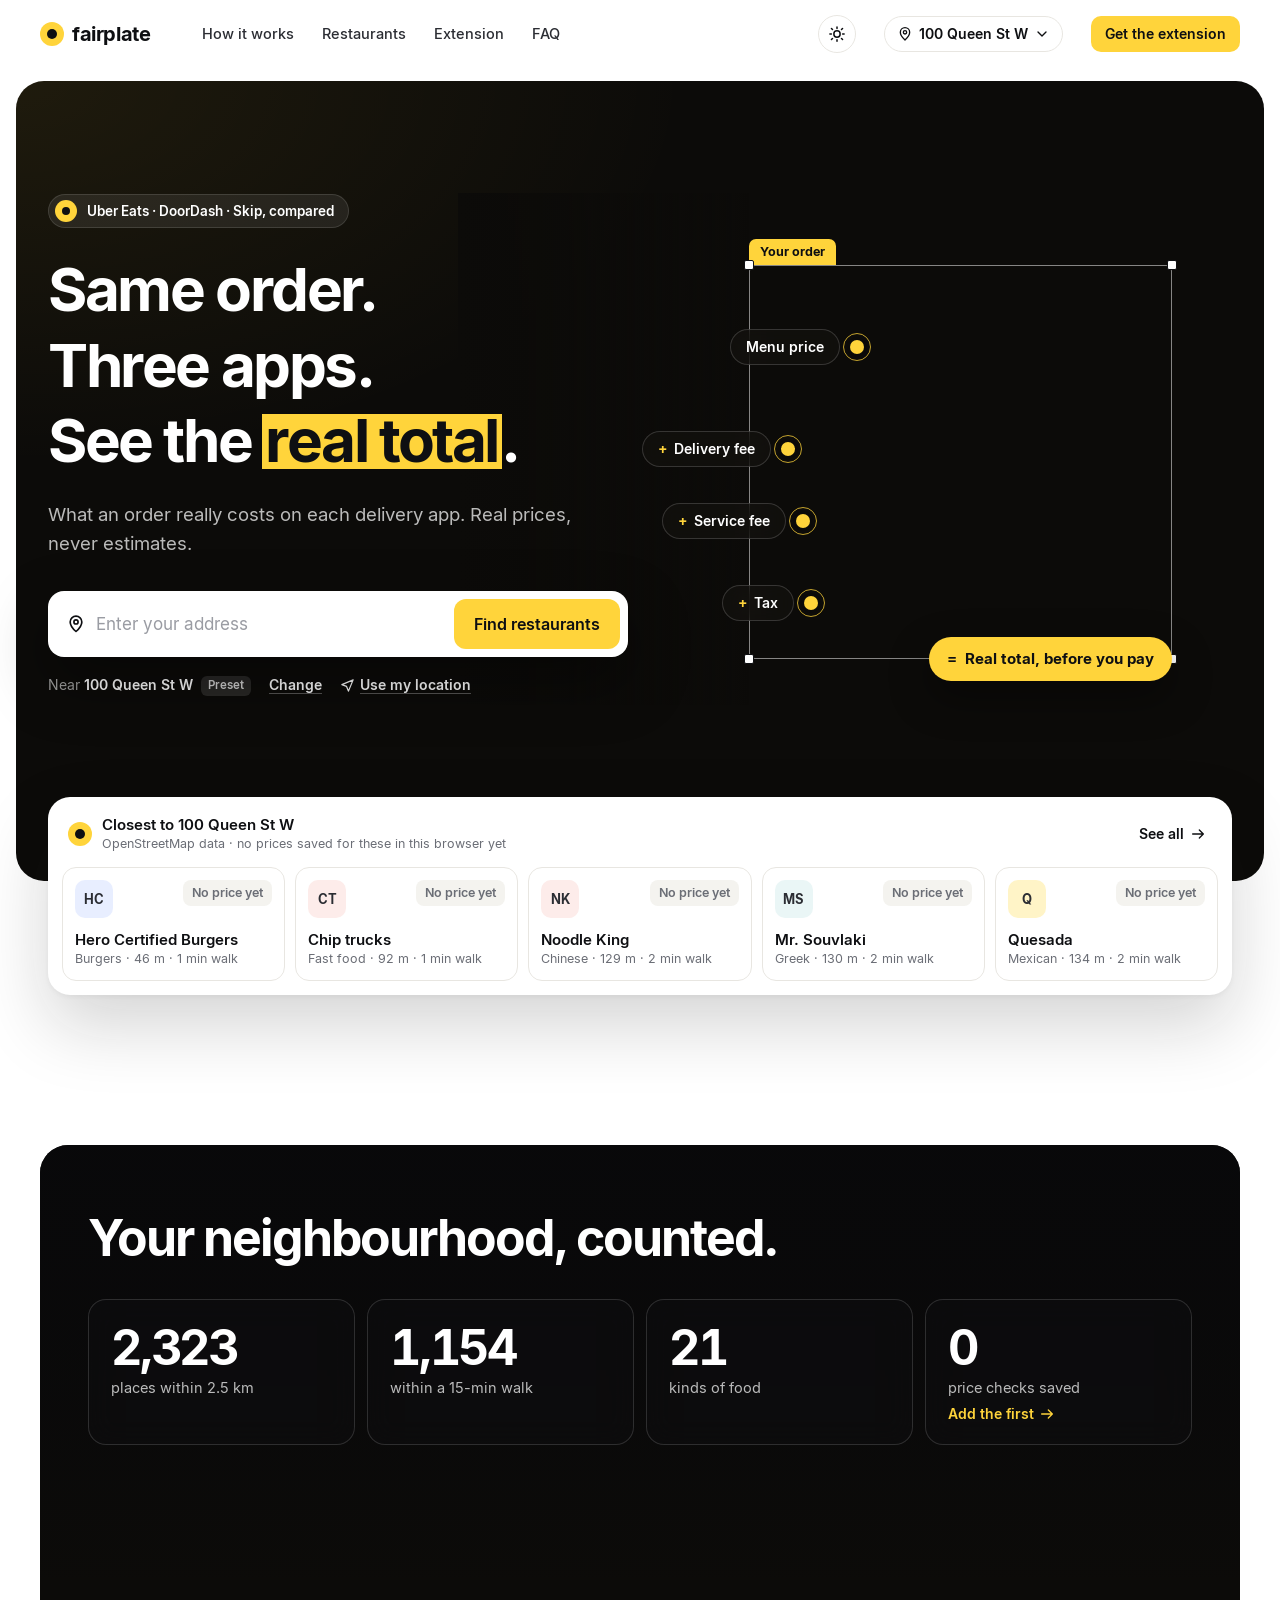
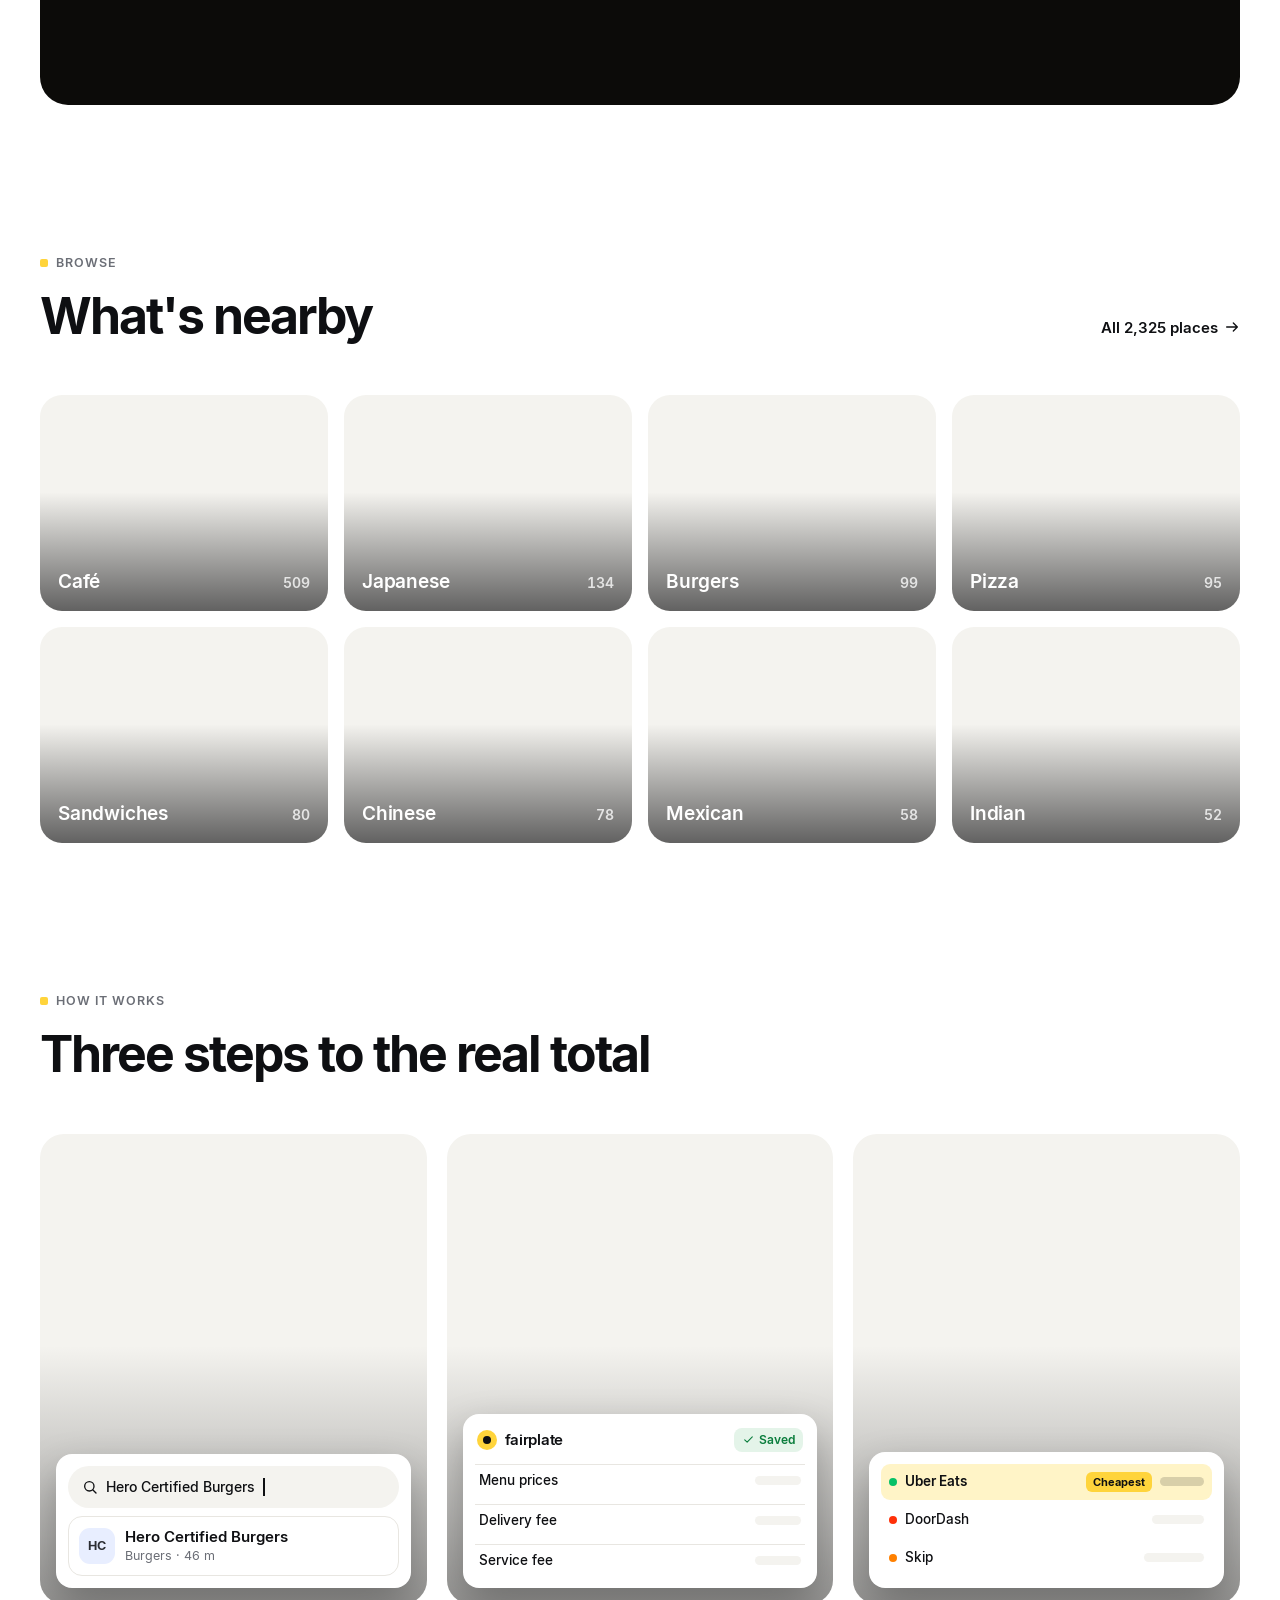
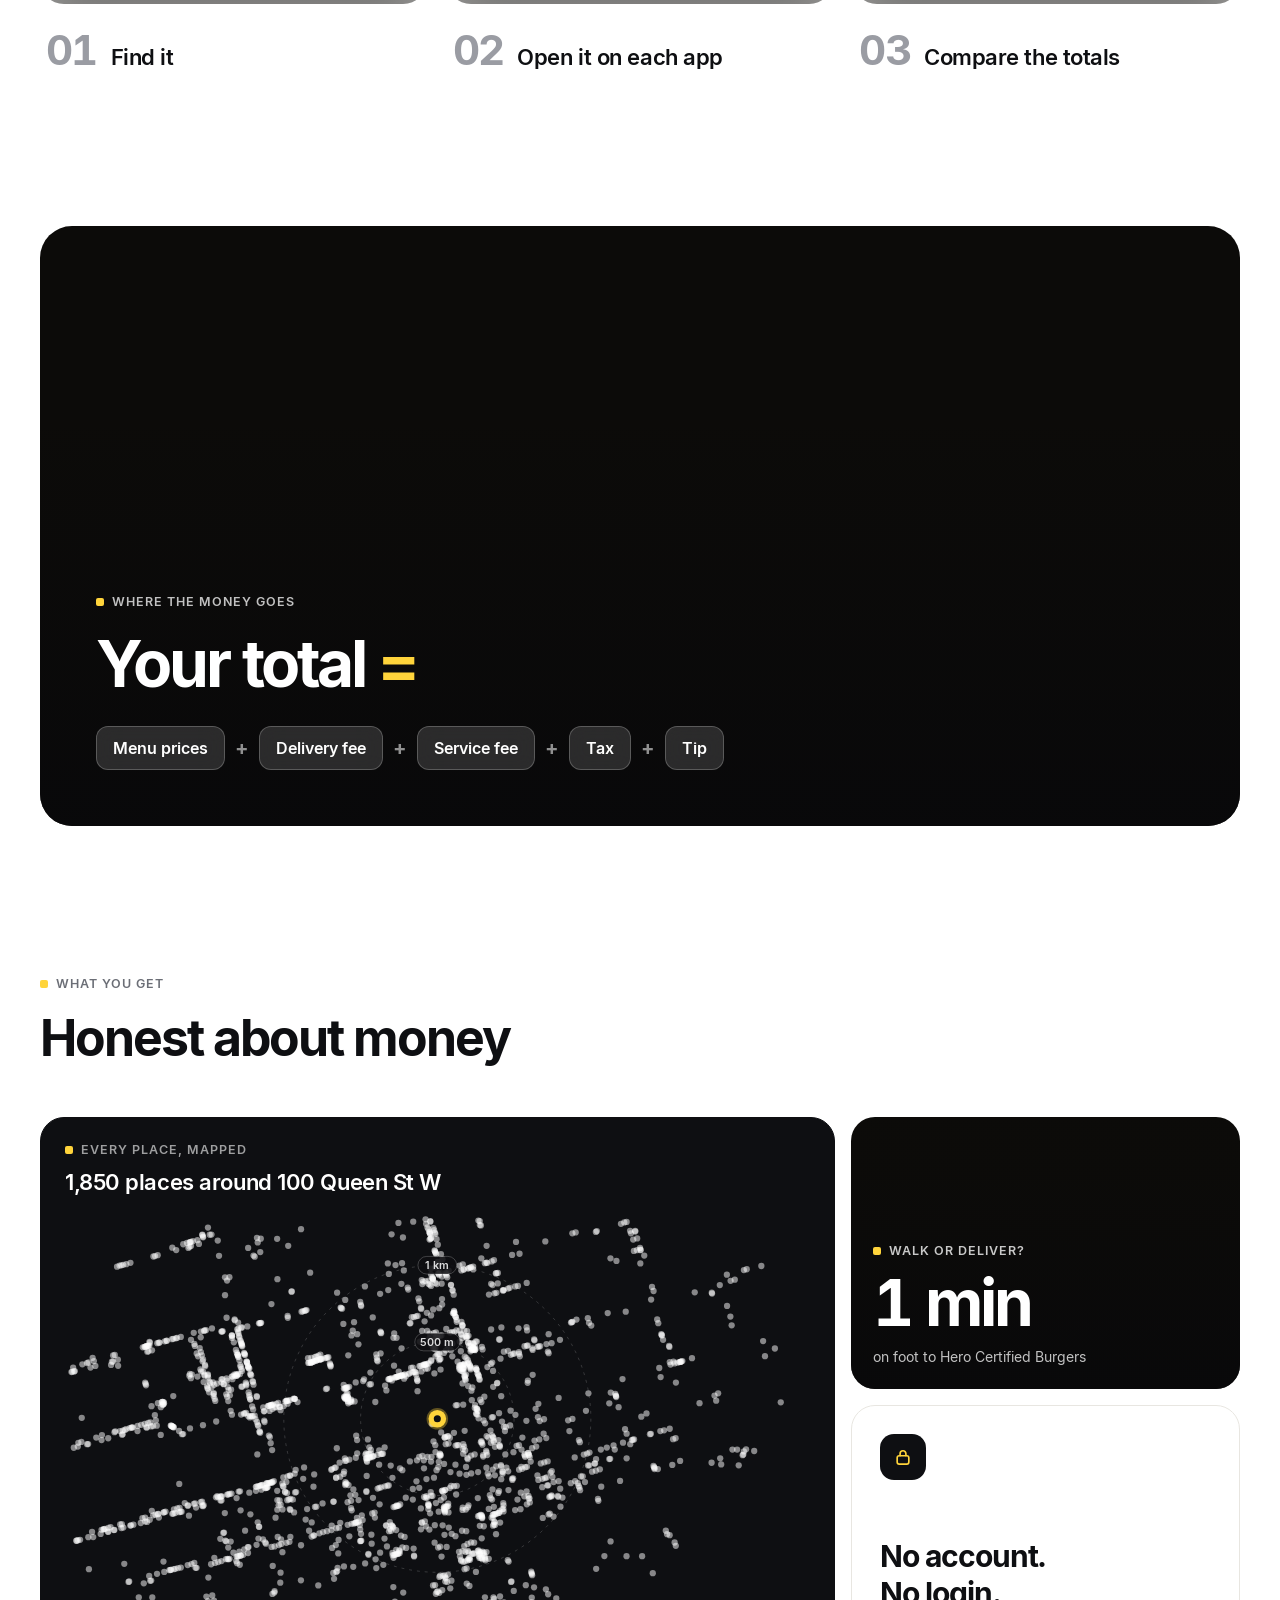
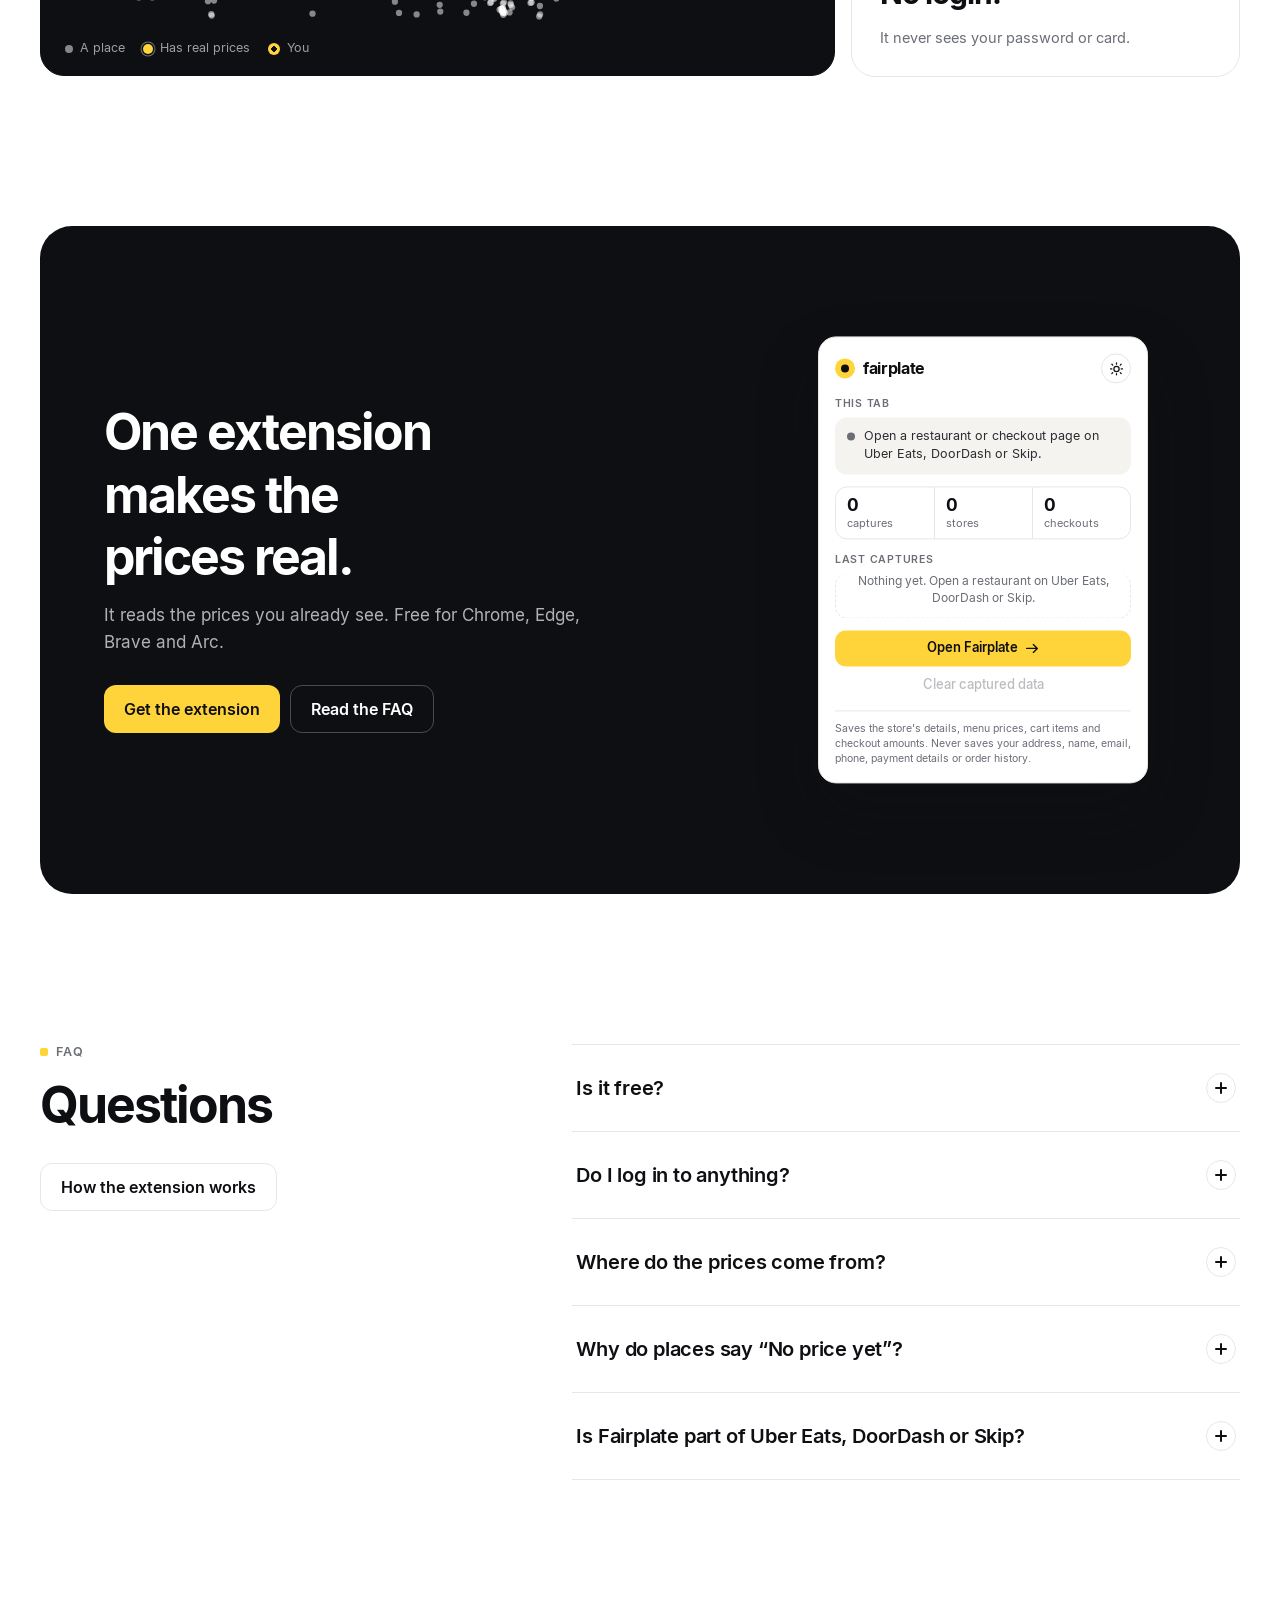
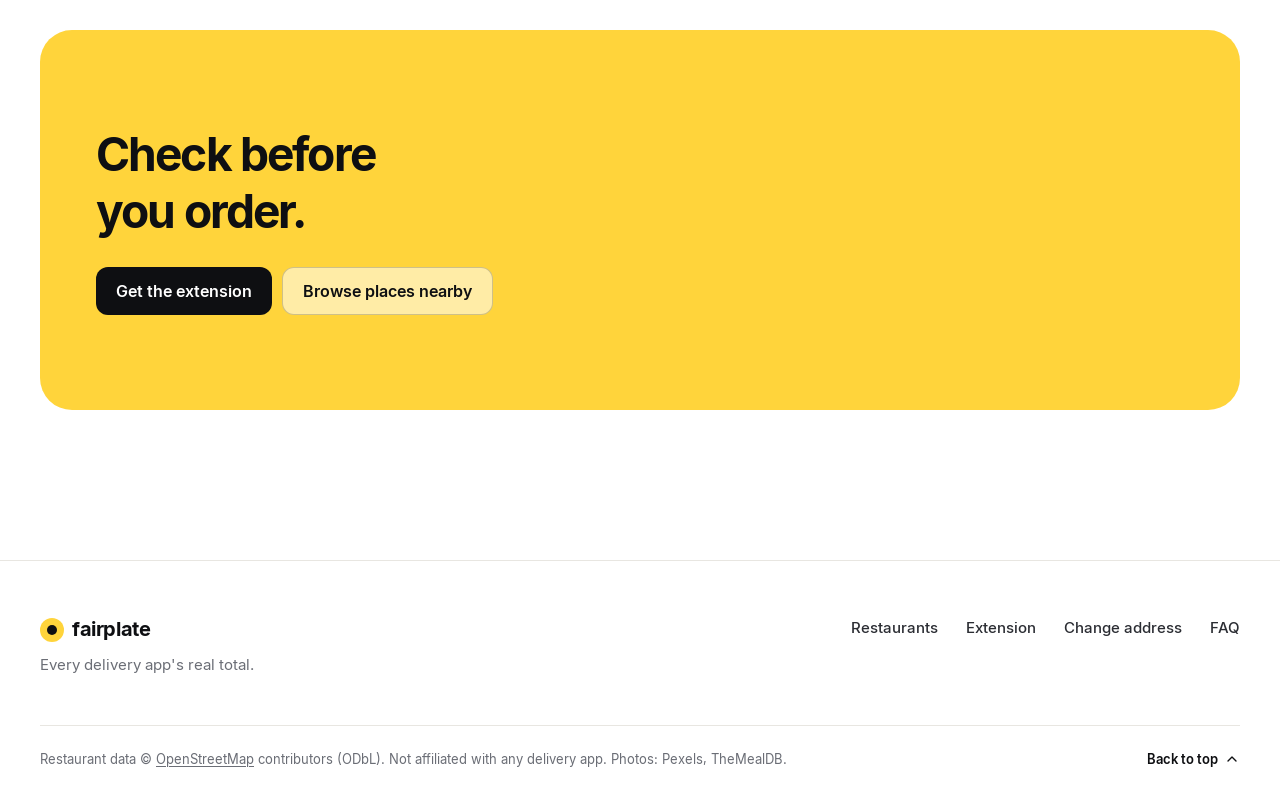
==== commit 36bedf8d: "Phone tabs: Price watch and Me show real data, not sample screens Price watch = places with captured" ====
--- a/site/index.html
+++ b/site/index.html
@@ -9,13 +9,13 @@
 <link rel="icon" href="data:image/svg+xml,%3Csvg xmlns='http://www.w3.org/2000/svg' viewBox='0 0 24 24'%3E%3Ccircle cx='12' cy='12' r='12' fill='%23FFD43B'/%3E%3Ccircle cx='12' cy='12' r='5' fill='%230E0F12'/%3E%3C/svg%3E">
 <link rel="preload" href="fonts/Inter-Regular.woff" as="font" type="font/woff" crossorigin>
 <link rel="preload" href="fonts/Inter-SemiBold.woff" as="font" type="font/woff" crossorigin>
-<link rel="stylesheet" href="css/base.css?v=47">
-<link rel="stylesheet" href="css/app.css?v=47">
-<link rel="stylesheet" href="css/theme.css?v=47">
-<link rel="stylesheet" href="css/landing.css?v=47">
-<link rel="stylesheet" href="css/feed.css?v=47">
-<link rel="stylesheet" href="css/place.css?v=47">
-<link rel="stylesheet" href="css/extpage.css?v=47">
+<link rel="stylesheet" href="css/base.css?v=48">
+<link rel="stylesheet" href="css/app.css?v=48">
+<link rel="stylesheet" href="css/theme.css?v=48">
+<link rel="stylesheet" href="css/landing.css?v=48">
+<link rel="stylesheet" href="css/feed.css?v=48">
+<link rel="stylesheet" href="css/place.css?v=48">
+<link rel="stylesheet" href="css/extpage.css?v=48">
 <script>/* theme before first paint: saved choice, else the system setting; sample/still (design tests) are always light */
 (function () { var t = null; try { t = localStorage.getItem("fairplate-theme"); } catch (e) {}
   if (/[?&](sample|still)\b/.test(location.search)) t = "light"; else if (t !== "light" && t !== "dark") t = matchMedia("(prefers-color-scheme: dark)").matches ? "dark" : "light";
@@ -55,18 +55,18 @@
   <symbol id="i-walk" viewBox="0 0 24 24"><circle cx="13" cy="4.5" r="1.8"/><path d="M11 21l2-6-3-3 1-4 4 3 3 1M9 12l-2 3"/></symbol>
 </svg>
 <main id="app"></main>
-<script src="js/data.js?v=47"></script>
-<script src="js/engine.js?v=47"></script>
-<script src="js/ui.js?v=47"></script>
-<script src="js/places.js?v=47"></script>
-<script src="js/prices.js?v=47"></script>
-<script src="js/views-web.js?v=47"></script>
-<script src="js/views-app.js?v=47"></script>
-<script src="js/hours.js?v=47"></script>
-<script src="js/views-real.js?v=47"></script>
-<script src="js/views-place.js?v=47"></script>
-<script src="js/views-extpage.js?v=47"></script>
-<script src="js/views-landing.js?v=47"></script>
-<script src="js/app.js?v=47"></script>
+<script src="js/data.js?v=48"></script>
+<script src="js/engine.js?v=48"></script>
+<script src="js/ui.js?v=48"></script>
+<script src="js/places.js?v=48"></script>
+<script src="js/prices.js?v=48"></script>
+<script src="js/views-web.js?v=48"></script>
+<script src="js/views-app.js?v=48"></script>
+<script src="js/hours.js?v=48"></script>
+<script src="js/views-real.js?v=48"></script>
+<script src="js/views-place.js?v=48"></script>
+<script src="js/views-extpage.js?v=48"></script>
+<script src="js/views-landing.js?v=48"></script>
+<script src="js/app.js?v=48"></script>
 </body>
 </html>
